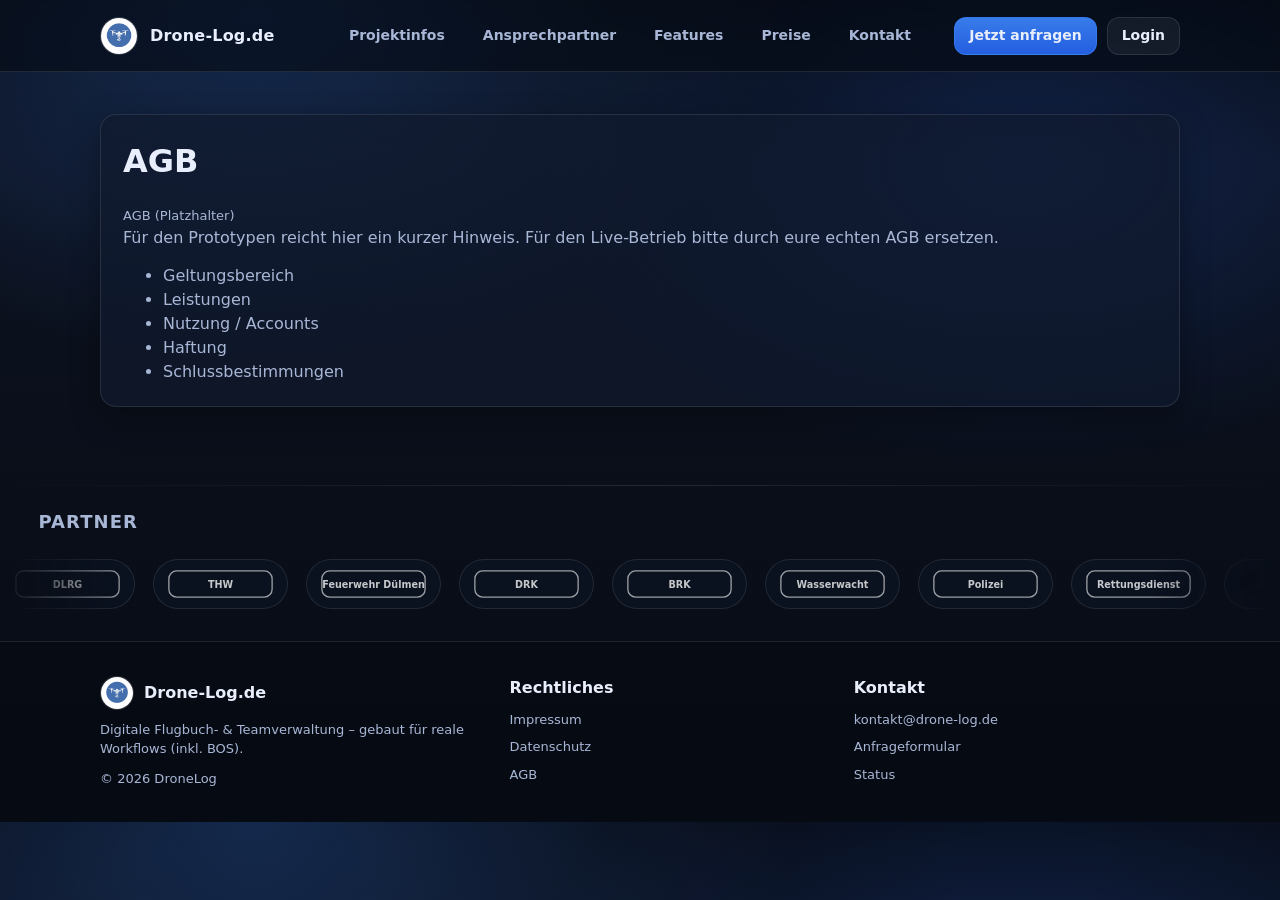
==== agb.html @ 18111560 "V1.2" ====
<!DOCTYPE html>
<html lang="de"><head>
<meta charset="utf-8"/>
<meta content="width=device-width, initial-scale=1" name="viewport"/>
<title>AGB – DroneLog</title>
<meta content="DroneLog – digitale Flugbuch- und Teamverwaltung (BOS-Fokus). Export, Rollen, Nachweise und mehr." name="description"/>
<link as="style" href="assets/css/style.css" rel="preload"/>
<link href="assets/css/style.css" rel="stylesheet"/>
<script defer="" src="assets/js/applyTheme.js"></script>
<script defer="" src="assets/js/main.js"></script>
  <link rel="icon" type="image/png" sizes="32x32" href="assets/img/favicon-32.png">
  <link rel="icon" type="image/png" sizes="16x16" href="assets/img/favicon-16.png">
  <link rel="apple-touch-icon" sizes="180x180" href="assets/img/apple-touch-icon.png">
  <link rel="icon" type="image/png" sizes="512x512" href="assets/img/favicon-512.png">

</head><body><header class="site-header">
<div class="container header-inner">
<a aria-label="DroneLog Startseite" class="brand" href="index.html#top">
<span class="brand-logo">
<img alt="DroneLog Logo" src="assets/img/logo-dronelog.jpg"/>
</span>
<span class="brand-name">Drone-Log.de</span>
</a>
<nav aria-label="Hauptnavigation" class="nav">
<a class="active" href="projektinfos.html">Projektinfos</a>
<a href="ansprechpartner.html">Ansprechpartner</a>
<a href="features.html">Features</a>
<a href="preise.html">Preise</a>
<a href="kontakt.html">Kontakt</a>
</nav>
<div class="header-actions">
<button aria-controls="mobileNav" aria-expanded="false" class="btn burger" data-burger="" type="button">Menü</button>
<a class="btn primary" href="anfragen.html">Jetzt anfragen</a>
<a class="btn" href="https://drone-log.de/" rel="noopener" target="_blank">Login</a>
</div>
</div>
<!-- Mobile Nav -->
<div class="container" data-mobile-nav="" data-open="false" id="mobileNav" style="display:none;"></div>
<script>
      // Minimal inline: Mobile-Nav nur als Panel erzeugen, ohne extra CSS-Datei
      (function () {
        const panel = document.querySelector('[data-mobile-nav]');
        const btn = document.querySelector('[data-burger]');
        if (!panel || !btn) return;

        const links = [
          ["#projektinfos", "Projektinfos"],
          ["#ansprechpartner", "Ansprechpartner"],
          ["#features", "Features"],
          ["#preise", "Preise"],
          ["#kontakt", "Kontakt"]
        ];

        panel.innerHTML = `
          <div class="card pad" style="margin: 10px 0; border-radius: 14px;">
            <div style="display:flex; flex-direction:column; gap:8px;">
              ${links.map(([href, label]) => `<a class="btn" style="justify-content:flex-start" href="${href}">${label}</a>`).join("")}
            </div>
          </div>
        `;

        const update = () => {
          const open = panel.getAttribute('data-open') === 'true';
          panel.style.display = open ? 'block' : 'none';
        };
        const obs = new MutationObserver(update);
        obs.observe(panel, { attributes: true, attributeFilter: ['data-open'] });
        update();
      })();
    </script>
</header><main id="content" class="section">
  <div class="container">
    <div class="card pad">
      <h1 style="margin-top:0;">AGB</h1>
      
<p class="small">AGB (Platzhalter)</p>
<p>Für den Prototypen reicht hier ein kurzer Hinweis. Für den Live-Betrieb bitte durch eure echten AGB ersetzen.</p>
<ul>
  <li>Geltungsbereich</li>
  <li>Leistungen</li>
  <li>Nutzung / Accounts</li>
  <li>Haftung</li>
  <li>Schlussbestimmungen</li>
</ul>

    </div>
  </div>
</main><!-- Partner Marquee -->
<div class="partner-sep" aria-hidden="true"></div>
<section class="partners" aria-label="Partner">
  <div class="container-fluid">
    <h2 class="partners-title">Partner</h2>
  </div>
  <div class="marquee" role="presentation">
    <div class="marquee__track">
      <div class="logo-pill"><img src="assets/img/partners/dlrg.svg" alt="DLRG Logo"/></div>
      <div class="logo-pill"><img src="assets/img/partners/thw.svg" alt="THW Logo"/></div>
      <div class="logo-pill"><img src="assets/img/partners/feuerwehr-duelmen.svg" alt="Feuerwehr Dülmen Logo"/></div>
      <div class="logo-pill"><img src="assets/img/partners/drk.svg" alt="DRK Logo"/></div>
      <div class="logo-pill"><img src="assets/img/partners/brk.svg" alt="BRK Logo"/></div>
      <div class="logo-pill"><img src="assets/img/partners/wasserwacht.svg" alt="Wasserwacht Logo"/></div>
      <div class="logo-pill"><img src="assets/img/partners/polizei.svg" alt="Polizei Logo"/></div>
      <div class="logo-pill"><img src="assets/img/partners/rettungsdienst.svg" alt="Rettungsdienst Logo"/></div>
      <div class="logo-pill"><img src="assets/img/partners/katastrophenschutz.svg" alt="KatS Logo"/></div>
      <div class="logo-pill"><img src="assets/img/partners/kommunal.svg" alt="Kommunal Logo"/></div>
      <div class="logo-pill"><img src="assets/img/partners/partner-1.svg" alt="Partner Logo"/></div>
      <div class="logo-pill"><img src="assets/img/partners/partner-2.svg" alt="Partner Logo"/></div>
      <div class="logo-pill"><img src="assets/img/partners/dlrg.svg" alt="DLRG Logo"/></div>
      <div class="logo-pill"><img src="assets/img/partners/thw.svg" alt="THW Logo"/></div>
      <div class="logo-pill"><img src="assets/img/partners/feuerwehr-duelmen.svg" alt="Feuerwehr Dülmen Logo"/></div>
      <div class="logo-pill"><img src="assets/img/partners/drk.svg" alt="DRK Logo"/></div>
      <div class="logo-pill"><img src="assets/img/partners/brk.svg" alt="BRK Logo"/></div>
      <div class="logo-pill"><img src="assets/img/partners/wasserwacht.svg" alt="Wasserwacht Logo"/></div>
      <div class="logo-pill"><img src="assets/img/partners/polizei.svg" alt="Polizei Logo"/></div>
      <div class="logo-pill"><img src="assets/img/partners/rettungsdienst.svg" alt="Rettungsdienst Logo"/></div>
      <div class="logo-pill"><img src="assets/img/partners/katastrophenschutz.svg" alt="KatS Logo"/></div>
      <div class="logo-pill"><img src="assets/img/partners/kommunal.svg" alt="Kommunal Logo"/></div>
      <div class="logo-pill"><img src="assets/img/partners/partner-1.svg" alt="Partner Logo"/></div>
      <div class="logo-pill"><img src="assets/img/partners/partner-2.svg" alt="Partner Logo"/></div>
    </div>
  </div>
</section>

<footer aria-label="Footer" class="footer">
<div class="container footer-grid">
<div>
<div style="display:flex; align-items:center; gap:10px; margin-bottom:10px;">
<span aria-hidden="true" class="brand-logo" style="width:34px; height:34px;">
<img alt="" src="assets/img/logo-dronelog.jpg"/>
</span>
<strong>Drone-Log.de</strong>
</div>
<div class="small">
          Digitale Flugbuch- &amp; Teamverwaltung – gebaut für reale Workflows (inkl. BOS).
        </div>
<div class="small" style="margin-top:10px;">© <span id="year"></span> DroneLog</div>
<script>document.getElementById('year').textContent = new Date().getFullYear();</script>
</div>
<div>
<strong>Rechtliches</strong>
<div class="small" style="margin-top:10px; display:grid; gap:8px;">
<a href="impressum.html">Impressum</a>
<a href="datenschutz.html">Datenschutz</a>
<a href="agb.html">AGB</a>
</div>
</div>
<div>
<strong>Kontakt</strong>
<div class="small" style="margin-top:10px; display:grid; gap:8px;">
<a href="mailto:kontakt@drone-log.de">kontakt@drone-log.de</a>
<a href="kontakt.html#kontakt">Anfrageformular</a>
<a href="status.html">Status</a>
</div>
</div>
</div>
</footer></body></html>
---- assets/css/style.css ----
:root{
  --c-bg:#0c1220;
  --c-surface:#111a2e;
  --c-surface2:#0f172a;
  --c-text:#e8eefc;
  --c-muted:#a9b7d6;
  --c-primary:#3b82f6;
  --c-primary2:#2563eb;
  --c-border:rgba(255,255,255,0.10);

  --l-maxWidth:1120px;
  --l-headerHeight:72px;
  --l-radius:16px;

  --t-fontFamily:system-ui, -apple-system, Segoe UI, Roboto, Helvetica, Arial, sans-serif;
  --t-baseSize:16px;
  --t-h1:46px;
  --t-h2:30px;
  --t-lineHeight:1.5;

  --e-shadow:0 10px 30px rgba(0,0,0,0.35);
}

*{box-sizing:border-box}
html{scroll-behavior:smooth}
body{
  margin:0;
  font-family:var(--t-fontFamily);
  font-size:var(--t-baseSize);
  line-height:var(--t-lineHeight);
  color:var(--c-text);
  background:
    radial-gradient(900px 600px at 20% 0%, rgba(59,130,246,0.25), transparent 60%),
    radial-gradient(800px 500px at 80% 20%, rgba(37,99,235,0.20), transparent 60%),
    linear-gradient(180deg, #070b13 0%, var(--c-bg) 20%, #070b13 100%);
}

a{color:inherit; text-decoration:none}
.container{max-width:var(--l-maxWidth); margin:0 auto; padding:0 20px}

.container-fluid{
  width:100%;
  max-width:none;
  margin:0;
  padding:0 clamp(16px, 3vw, 56px);
}
.skip-link{
  position:absolute; left:-999px; top:auto; width:1px; height:1px; overflow:hidden;
}
.skip-link:focus{
  left:20px; top:18px; width:auto; height:auto; padding:10px 12px;
  border-radius:10px; background:var(--c-surface); border:1px solid var(--c-border); z-index:9999;
}

/* Header (sticky) */
.site-header{
  position:sticky; top:0; z-index:2000;
  height:var(--l-headerHeight);
  backdrop-filter:saturate(1.2) blur(10px);
  background:rgba(7, 11, 19, 0.65);
  border-bottom:1px solid var(--c-border);
}
.header-inner{
  height:100%;
  display:flex; align-items:center; justify-content:space-between; gap:16px;
}
.brand{
  display:flex; align-items:center; gap:12px; min-width: 220px;
}
.brand-logo{
  width:38px; height:38px; border-radius:999px; overflow:hidden;
  border:1px solid var(--c-border); background:rgba(255,255,255,0.05);
  display:grid; place-items:center;
}
.brand-logo img{width:100%; height:100%; object-fit:cover}
.brand-name{
  font-weight:700;
  letter-spacing:0.2px;
}
.nav{
  display:flex; align-items:center; gap:18px;
}
.nav a{
  color:var(--c-muted);
  font-weight:600;
  font-size:14px;
  padding:10px 10px;
  border-radius:10px;
}
.nav a:hover{background:rgba(255,255,255,0.06); color:var(--c-text)}

.header-actions{display:flex; align-items:center; gap:10px; min-width: 240px; justify-content:flex-end;}
.btn{
  display:inline-flex; align-items:center; justify-content:center;
  height:38px; padding:0 14px;
  border-radius:12px;
  border:1px solid var(--c-border);
  background:rgba(255,255,255,0.06);
  color:var(--c-text);
  font-weight:700; font-size:14px;
}
.btn:hover{background:rgba(255,255,255,0.10)}
.btn.primary{
  border-color:rgba(59,130,246,0.65);
  background:linear-gradient(180deg, rgba(59,130,246,0.95), rgba(37,99,235,0.95));
}
.btn.primary:hover{filter:brightness(1.05)}

/* Hero */
.hero{
  padding:56px 0 34px;
}
.hero-card{
  background:linear-gradient(180deg, rgba(17,26,46,0.9), rgba(15,23,42,0.85));
  border:1px solid var(--c-border);
  border-radius:var(--l-radius);
  box-shadow:var(--e-shadow);
  padding:34px;
}
.hero h1{margin:0 0 12px; font-size:var(--t-h1); line-height:1.1}
.hero p{margin:0; color:var(--c-muted); max-width:70ch}
.hero-points{
  margin:18px 0 0; padding:0; list-style:none;
  display:flex; flex-wrap:wrap; gap:10px;
}
.hero-points li{
  padding:10px 12px;
  border:1px solid var(--c-border);
  background:rgba(255,255,255,0.05);
  border-radius:999px;
  font-weight:600;
  color:var(--c-text);
}

/* Sections */
.section{
  padding:42px 0;
}
.section + .section{border-top:1px solid rgba(255,255,255,0.06)}
.feature{
  display:grid;
  grid-template-columns: 1fr 1fr;
  gap:26px;
  align-items:center;
}
.feature.reverse{direction:rtl}
.feature.reverse > *{direction:ltr}

.card{
  background:rgba(17,26,46,0.70);
  border:1px solid var(--c-border);
  border-radius:var(--l-radius);
  box-shadow:var(--e-shadow);
}
.card.pad{padding:22px}
.kicker{
  color:var(--c-muted);
  text-transform:uppercase;
  letter-spacing:0.12em;
  font-weight:800;
  font-size:12px;
}
.section h2{margin:10px 0 10px; font-size:var(--t-h2); line-height:1.15}
.section p{margin:0; color:var(--c-muted)}
.section ul{margin:14px 0 0; color:var(--c-muted)}
.media{
  overflow:hidden;
}
.media img{
  width:100%;
  height:auto;
  display:block;
}

/* Footer */
.footer{
  padding:34px 0;
  border-top:1px solid var(--c-border);
  background:rgba(7,11,19,0.7);
}
.footer-grid{
  display:grid;
  grid-template-columns: 1.2fr 1fr 1fr;
  gap:18px;
}
.footer a{color:var(--c-muted)}
.footer a:hover{color:var(--c-text)}
.small{color:var(--c-muted); font-size:13px}

/* Mobile */
.burger{display:none}
@media (max-width: 980px){
  .nav{display:none}
  .burger{display:inline-flex}
  .header-actions{min-width:auto}
  .brand{min-width:auto}
  .feature{grid-template-columns:1fr; gap:16px}
  .feature.reverse{direction:ltr}
  .hero h1{font-size:36px}
  .footer-grid{grid-template-columns:1fr; gap:12px}
}


/* Full-width feature rows */
.section .feature{
  width:100%;
}
.section .feature .card{
  border-radius:var(--l-radius);
}
.section .feature .media{
  height: min(520px, 60vh);
}
.section .feature .media img{
  height:100%;
  object-fit:cover;
}

/* Partners marquee */
.partner-sep{
  height:1px;
  margin:36px 0 0;
  background:linear-gradient(90deg, rgba(255,255,255,0), var(--c-border), rgba(255,255,255,0));
}
.partners{
  padding:22px 0 10px;
}
.partners-title{
  margin:0 0 14px;
  font-size:18px;
  letter-spacing:0.06em;
  text-transform:uppercase;
  color:var(--c-muted);
}
.marquee{
  position:relative;
  overflow:hidden;
  width:100%;
  padding:10px 0 22px;
  mask-image: linear-gradient(90deg, transparent, #000 10%, #000 90%, transparent);
}
.marquee__track{
  display:flex;
  gap:18px;
  align-items:center;
  width:max-content;
  animation: marquee 28s linear infinite;
}
.logo-pill{
  flex:0 0 auto;
  padding:10px 14px;
  border-radius:999px;
  border:1px solid var(--c-border);
  background:rgba(17,26,46,0.35);
  display:flex;
  align-items:center;
  justify-content:center;
}
.logo-pill img{
  height:28px;
  width:auto;
  display:block;
  opacity:0.85;
  filter: grayscale(1) brightness(1.25);
}
@keyframes marquee{
  0%{ transform: translateX(0); }
  100%{ transform: translateX(-50%); }
}


/* ========================================= */
/* Responsive improvements */
/* ========================================= */

/* If the viewport becomes too narrow for cropped feature images,
   switch to 'contain' so the FULL image is always visible. */
@media (max-width: 1200px){
  .section .feature .media{
    height: auto;
  }
  .section .feature .media img{
    height: auto;
    max-height: 520px;
    object-fit: contain;
    background: rgba(255,255,255,0.02);
  }
}

/* When features stack (<=980px), center headings + kickers + keywords */
@media (max-width: 980px){
  .section .kicker,
  .section h2,
  .section p{
    text-align: center;
  }

  .section ul{
    margin: 14px auto 0;
    padding: 0;
    list-style-position: inside;
    text-align: center;
  }
  .section ul li{
    margin: 6px 0;
    text-align: center;
  }

  .section .card.pad{
    text-align: center;
  }
}

/* Extra small screens: keep images fully visible without becoming too tall */
@media (max-width: 520px){
  .section .feature .media img{
    max-height: 62vh;
  }
}


/* ========================================= */
/* Mobile Menu Background Blur Overlay */
/* ========================================= */

/* When menu is open, add blur + dark overlay behind it.
   Supports common toggle classes: menu-open / nav-open / is-menu-open */

body.menu-open::before,
body.nav-open::before,
body.is-menu-open::before{
  content: "";
  position: fixed;
  inset: 0;
  background: rgba(0,0,0,0.45);
  backdrop-filter: blur(14px);
  -webkit-backdrop-filter: blur(14px);
  z-index: 1500;
}

/* Make sure the opened nav sits above the blur */
.nav.open,
.nav.active,
.nav.is-open{
  position: fixed;
  top: var(--l-headerHeight);
  left: 12px;
  right: 12px;
  padding: 18px;
  border-radius: 18px;
  background: rgba(7,11,19,0.85);
  border: 1px solid var(--c-border);
  box-shadow: 0 25px 60px rgba(0,0,0,0.6);
  backdrop-filter: saturate(1.3) blur(18px);
  -webkit-backdrop-filter: saturate(1.3) blur(18px);
  z-index: 2000;
}

/* Improve readability of nav links */
.nav.open a,
.nav.active a,
.nav.is-open a{
  display: block;
  padding: 14px;
  font-size: 18px;
  font-weight: 700;
  border-radius: 14px;
  background: rgba(255,255,255,0.06);
  color: var(--c-text);
}
---- assets/css/style.css ----
:root{
  --c-bg:#0c1220;
  --c-surface:#111a2e;
  --c-surface2:#0f172a;
  --c-text:#e8eefc;
  --c-muted:#a9b7d6;
  --c-primary:#3b82f6;
  --c-primary2:#2563eb;
  --c-border:rgba(255,255,255,0.10);

  --l-maxWidth:1120px;
  --l-headerHeight:72px;
  --l-radius:16px;

  --t-fontFamily:system-ui, -apple-system, Segoe UI, Roboto, Helvetica, Arial, sans-serif;
  --t-baseSize:16px;
  --t-h1:46px;
  --t-h2:30px;
  --t-lineHeight:1.5;

  --e-shadow:0 10px 30px rgba(0,0,0,0.35);
}

*{box-sizing:border-box}
html{scroll-behavior:smooth}
body{
  margin:0;
  font-family:var(--t-fontFamily);
  font-size:var(--t-baseSize);
  line-height:var(--t-lineHeight);
  color:var(--c-text);
  background:
    radial-gradient(900px 600px at 20% 0%, rgba(59,130,246,0.25), transparent 60%),
    radial-gradient(800px 500px at 80% 20%, rgba(37,99,235,0.20), transparent 60%),
    linear-gradient(180deg, #070b13 0%, var(--c-bg) 20%, #070b13 100%);
}

a{color:inherit; text-decoration:none}
.container{max-width:var(--l-maxWidth); margin:0 auto; padding:0 20px}

.container-fluid{
  width:100%;
  max-width:none;
  margin:0;
  padding:0 clamp(16px, 3vw, 56px);
}
.skip-link{
  position:absolute; left:-999px; top:auto; width:1px; height:1px; overflow:hidden;
}
.skip-link:focus{
  left:20px; top:18px; width:auto; height:auto; padding:10px 12px;
  border-radius:10px; background:var(--c-surface); border:1px solid var(--c-border); z-index:9999;
}

/* Header (sticky) */
.site-header{
  position:sticky; top:0; z-index:2000;
  height:var(--l-headerHeight);
  backdrop-filter:saturate(1.2) blur(10px);
  background:rgba(7, 11, 19, 0.65);
  border-bottom:1px solid var(--c-border);
}
.header-inner{
  height:100%;
  display:flex; align-items:center; justify-content:space-between; gap:16px;
}
.brand{
  display:flex; align-items:center; gap:12px; min-width: 220px;
}
.brand-logo{
  width:38px; height:38px; border-radius:999px; overflow:hidden;
  border:1px solid var(--c-border); background:rgba(255,255,255,0.05);
  display:grid; place-items:center;
}
.brand-logo img{width:100%; height:100%; object-fit:cover}
.brand-name{
  font-weight:700;
  letter-spacing:0.2px;
}
.nav{
  display:flex; align-items:center; gap:18px;
}
.nav a{
  color:var(--c-muted);
  font-weight:600;
  font-size:14px;
  padding:10px 10px;
  border-radius:10px;
}
.nav a:hover{background:rgba(255,255,255,0.06); color:var(--c-text)}

.header-actions{display:flex; align-items:center; gap:10px; min-width: 240px; justify-content:flex-end;}
.btn{
  display:inline-flex; align-items:center; justify-content:center;
  height:38px; padding:0 14px;
  border-radius:12px;
  border:1px solid var(--c-border);
  background:rgba(255,255,255,0.06);
  color:var(--c-text);
  font-weight:700; font-size:14px;
}
.btn:hover{background:rgba(255,255,255,0.10)}
.btn.primary{
  border-color:rgba(59,130,246,0.65);
  background:linear-gradient(180deg, rgba(59,130,246,0.95), rgba(37,99,235,0.95));
}
.btn.primary:hover{filter:brightness(1.05)}

/* Hero */
.hero{
  padding:56px 0 34px;
}
.hero-card{
  background:linear-gradient(180deg, rgba(17,26,46,0.9), rgba(15,23,42,0.85));
  border:1px solid var(--c-border);
  border-radius:var(--l-radius);
  box-shadow:var(--e-shadow);
  padding:34px;
}
.hero h1{margin:0 0 12px; font-size:var(--t-h1); line-height:1.1}
.hero p{margin:0; color:var(--c-muted); max-width:70ch}
.hero-points{
  margin:18px 0 0; padding:0; list-style:none;
  display:flex; flex-wrap:wrap; gap:10px;
}
.hero-points li{
  padding:10px 12px;
  border:1px solid var(--c-border);
  background:rgba(255,255,255,0.05);
  border-radius:999px;
  font-weight:600;
  color:var(--c-text);
}

/* Sections */
.section{
  padding:42px 0;
}
.section + .section{border-top:1px solid rgba(255,255,255,0.06)}
.feature{
  display:grid;
  grid-template-columns: 1fr 1fr;
  gap:26px;
  align-items:center;
}
.feature.reverse{direction:rtl}
.feature.reverse > *{direction:ltr}

.card{
  background:rgba(17,26,46,0.70);
  border:1px solid var(--c-border);
  border-radius:var(--l-radius);
  box-shadow:var(--e-shadow);
}
.card.pad{padding:22px}
.kicker{
  color:var(--c-muted);
  text-transform:uppercase;
  letter-spacing:0.12em;
  font-weight:800;
  font-size:12px;
}
.section h2{margin:10px 0 10px; font-size:var(--t-h2); line-height:1.15}
.section p{margin:0; color:var(--c-muted)}
.section ul{margin:14px 0 0; color:var(--c-muted)}
.media{
  overflow:hidden;
}
.media img{
  width:100%;
  height:auto;
  display:block;
}

/* Footer */
.footer{
  padding:34px 0;
  border-top:1px solid var(--c-border);
  background:rgba(7,11,19,0.7);
}
.footer-grid{
  display:grid;
  grid-template-columns: 1.2fr 1fr 1fr;
  gap:18px;
}
.footer a{color:var(--c-muted)}
.footer a:hover{color:var(--c-text)}
.small{color:var(--c-muted); font-size:13px}

/* Mobile */
.burger{display:none}
@media (max-width: 980px){
  .nav{display:none}
  .burger{display:inline-flex}
  .header-actions{min-width:auto}
  .brand{min-width:auto}
  .feature{grid-template-columns:1fr; gap:16px}
  .feature.reverse{direction:ltr}
  .hero h1{font-size:36px}
  .footer-grid{grid-template-columns:1fr; gap:12px}
}


/* Full-width feature rows */
.section .feature{
  width:100%;
}
.section .feature .card{
  border-radius:var(--l-radius);
}
.section .feature .media{
  height: min(520px, 60vh);
}
.section .feature .media img{
  height:100%;
  object-fit:cover;
}

/* Partners marquee */
.partner-sep{
  height:1px;
  margin:36px 0 0;
  background:linear-gradient(90deg, rgba(255,255,255,0), var(--c-border), rgba(255,255,255,0));
}
.partners{
  padding:22px 0 10px;
}
.partners-title{
  margin:0 0 14px;
  font-size:18px;
  letter-spacing:0.06em;
  text-transform:uppercase;
  color:var(--c-muted);
}
.marquee{
  position:relative;
  overflow:hidden;
  width:100%;
  padding:10px 0 22px;
  mask-image: linear-gradient(90deg, transparent, #000 10%, #000 90%, transparent);
}
.marquee__track{
  display:flex;
  gap:18px;
  align-items:center;
  width:max-content;
  animation: marquee 28s linear infinite;
}
.logo-pill{
  flex:0 0 auto;
  padding:10px 14px;
  border-radius:999px;
  border:1px solid var(--c-border);
  background:rgba(17,26,46,0.35);
  display:flex;
  align-items:center;
  justify-content:center;
}
.logo-pill img{
  height:28px;
  width:auto;
  display:block;
  opacity:0.85;
  filter: grayscale(1) brightness(1.25);
}
@keyframes marquee{
  0%{ transform: translateX(0); }
  100%{ transform: translateX(-50%); }
}


/* ========================================= */
/* Responsive improvements */
/* ========================================= */

/* If the viewport becomes too narrow for cropped feature images,
   switch to 'contain' so the FULL image is always visible. */
@media (max-width: 1200px){
  .section .feature .media{
    height: auto;
  }
  .section .feature .media img{
    height: auto;
    max-height: 520px;
    object-fit: contain;
    background: rgba(255,255,255,0.02);
  }
}

/* When features stack (<=980px), center headings + kickers + keywords */
@media (max-width: 980px){
  .section .kicker,
  .section h2,
  .section p{
    text-align: center;
  }

  .section ul{
    margin: 14px auto 0;
    padding: 0;
    list-style-position: inside;
    text-align: center;
  }
  .section ul li{
    margin: 6px 0;
    text-align: center;
  }

  .section .card.pad{
    text-align: center;
  }
}

/* Extra small screens: keep images fully visible without becoming too tall */
@media (max-width: 520px){
  .section .feature .media img{
    max-height: 62vh;
  }
}


/* ========================================= */
/* Mobile Menu Background Blur Overlay */
/* ========================================= */

/* When menu is open, add blur + dark overlay behind it.
   Supports common toggle classes: menu-open / nav-open / is-menu-open */

body.menu-open::before,
body.nav-open::before,
body.is-menu-open::before{
  content: "";
  position: fixed;
  inset: 0;
  background: rgba(0,0,0,0.45);
  backdrop-filter: blur(14px);
  -webkit-backdrop-filter: blur(14px);
  z-index: 1500;
}

/* Make sure the opened nav sits above the blur */
.nav.open,
.nav.active,
.nav.is-open{
  position: fixed;
  top: var(--l-headerHeight);
  left: 12px;
  right: 12px;
  padding: 18px;
  border-radius: 18px;
  background: rgba(7,11,19,0.85);
  border: 1px solid var(--c-border);
  box-shadow: 0 25px 60px rgba(0,0,0,0.6);
  backdrop-filter: saturate(1.3) blur(18px);
  -webkit-backdrop-filter: saturate(1.3) blur(18px);
  z-index: 2000;
}

/* Improve readability of nav links */
.nav.open a,
.nav.active a,
.nav.is-open a{
  display: block;
  padding: 14px;
  font-size: 18px;
  font-weight: 700;
  border-radius: 14px;
  background: rgba(255,255,255,0.06);
  color: var(--c-text);
}
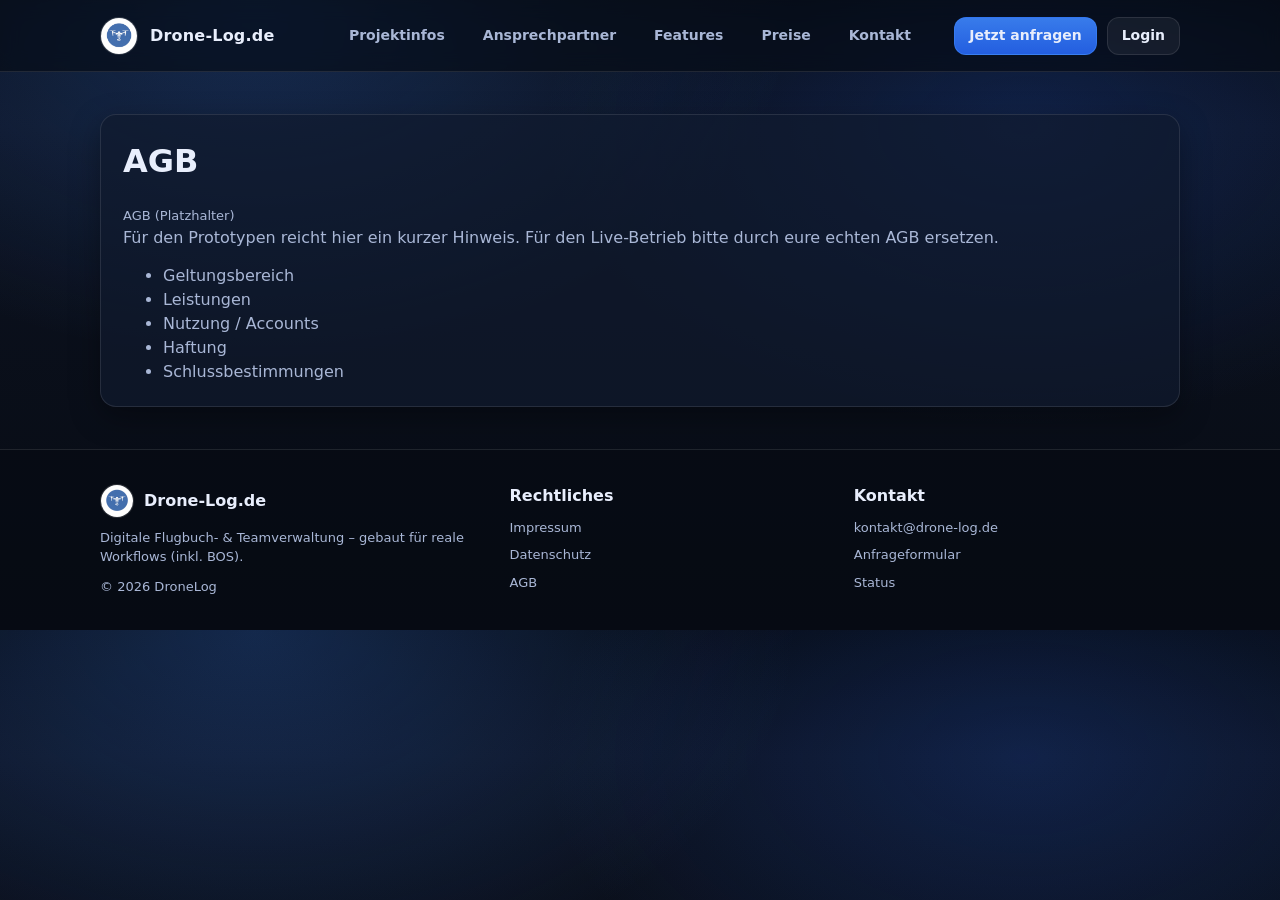
==== commit 7abb84a1: "V1.2.2 Anfragen" ====
--- a/agb.html
+++ b/agb.html
@@ -86,41 +86,6 @@
     </div>
   </div>
 </main><!-- Partner Marquee -->
-<div class="partner-sep" aria-hidden="true"></div>
-<section class="partners" aria-label="Partner">
-  <div class="container-fluid">
-    <h2 class="partners-title">Partner</h2>
-  </div>
-  <div class="marquee" role="presentation">
-    <div class="marquee__track">
-      <div class="logo-pill"><img src="assets/img/partners/dlrg.svg" alt="DLRG Logo"/></div>
-      <div class="logo-pill"><img src="assets/img/partners/thw.svg" alt="THW Logo"/></div>
-      <div class="logo-pill"><img src="assets/img/partners/feuerwehr-duelmen.svg" alt="Feuerwehr Dülmen Logo"/></div>
-      <div class="logo-pill"><img src="assets/img/partners/drk.svg" alt="DRK Logo"/></div>
-      <div class="logo-pill"><img src="assets/img/partners/brk.svg" alt="BRK Logo"/></div>
-      <div class="logo-pill"><img src="assets/img/partners/wasserwacht.svg" alt="Wasserwacht Logo"/></div>
-      <div class="logo-pill"><img src="assets/img/partners/polizei.svg" alt="Polizei Logo"/></div>
-      <div class="logo-pill"><img src="assets/img/partners/rettungsdienst.svg" alt="Rettungsdienst Logo"/></div>
-      <div class="logo-pill"><img src="assets/img/partners/katastrophenschutz.svg" alt="KatS Logo"/></div>
-      <div class="logo-pill"><img src="assets/img/partners/kommunal.svg" alt="Kommunal Logo"/></div>
-      <div class="logo-pill"><img src="assets/img/partners/partner-1.svg" alt="Partner Logo"/></div>
-      <div class="logo-pill"><img src="assets/img/partners/partner-2.svg" alt="Partner Logo"/></div>
-      <div class="logo-pill"><img src="assets/img/partners/dlrg.svg" alt="DLRG Logo"/></div>
-      <div class="logo-pill"><img src="assets/img/partners/thw.svg" alt="THW Logo"/></div>
-      <div class="logo-pill"><img src="assets/img/partners/feuerwehr-duelmen.svg" alt="Feuerwehr Dülmen Logo"/></div>
-      <div class="logo-pill"><img src="assets/img/partners/drk.svg" alt="DRK Logo"/></div>
-      <div class="logo-pill"><img src="assets/img/partners/brk.svg" alt="BRK Logo"/></div>
-      <div class="logo-pill"><img src="assets/img/partners/wasserwacht.svg" alt="Wasserwacht Logo"/></div>
-      <div class="logo-pill"><img src="assets/img/partners/polizei.svg" alt="Polizei Logo"/></div>
-      <div class="logo-pill"><img src="assets/img/partners/rettungsdienst.svg" alt="Rettungsdienst Logo"/></div>
-      <div class="logo-pill"><img src="assets/img/partners/katastrophenschutz.svg" alt="KatS Logo"/></div>
-      <div class="logo-pill"><img src="assets/img/partners/kommunal.svg" alt="Kommunal Logo"/></div>
-      <div class="logo-pill"><img src="assets/img/partners/partner-1.svg" alt="Partner Logo"/></div>
-      <div class="logo-pill"><img src="assets/img/partners/partner-2.svg" alt="Partner Logo"/></div>
-    </div>
-  </div>
-</section>
-
 <footer aria-label="Footer" class="footer">
 <div class="container footer-grid">
 <div>
--- a/assets/css/style.css
+++ b/assets/css/style.css
@@ -257,11 +257,12 @@
   justify-content:center;
 }
 .logo-pill img{
-  height:28px;
-  width:auto;
-  display:block;
-  opacity:0.85;
-  filter: grayscale(1) brightness(1.25);
+  height: 180px; /* doubled size */
+  width: auto;
+  display: block;
+  opacity: 1;
+  filter: none;
+  transition: 0.2s ease;
 }
 @keyframes marquee{
   0%{ transform: translateX(0); }
@@ -369,3 +370,63 @@
   color: var(--c-text);
 }
 
+
+/* ========================================= */
+/* Mobile menu readability (blur overlay) */
+/* ========================================= */
+
+@media (max-width: 980px){
+  /* Blur/dim page behind open menu */
+  body.menu-open::before{
+    content:"";
+    position:fixed;
+    inset:0;
+    background:rgba(0,0,0,0.45);
+    backdrop-filter: blur(14px);
+    -webkit-backdrop-filter: blur(14px);
+    z-index:1500;
+  }
+
+  /* Opened mobile nav panel */
+  .nav.open{
+    display:flex !important;
+    flex-direction:column;
+    gap:14px;
+    position:fixed;
+    left:12px;
+    right:12px;
+    top:calc(var(--l-headerHeight) + 12px);
+    padding:16px;
+    border-radius:18px;
+    background:rgba(7, 11, 19, 0.78);
+    border:1px solid var(--c-border);
+    box-shadow:0 18px 55px rgba(0,0,0,0.55);
+    backdrop-filter:saturate(1.25) blur(16px);
+    -webkit-backdrop-filter:saturate(1.25) blur(16px);
+    z-index:2000;
+  }
+
+  .nav.open a{
+    display:block;
+    padding:14px 14px;
+    border-radius:16px;
+    background:rgba(255,255,255,0.06);
+    border:1px solid rgba(255,255,255,0.10);
+    color:var(--c-text);
+    font-size:18px;
+    font-weight:800;
+    letter-spacing:0.2px;
+  }
+  .nav.open a:hover{
+    background:rgba(255,255,255,0.10);
+  }
+}
+
+/* Smaller primary button on very small screens */
+@media (max-width: 520px){
+  .btn.primary{
+    border-color:rgba(59,130,246,0.55);
+    background:rgba(59,130,246,0.20);
+    box-shadow:none;
+  }
+}
--- a/assets/css/style.css
+++ b/assets/css/style.css
@@ -257,11 +257,12 @@
   justify-content:center;
 }
 .logo-pill img{
-  height:28px;
-  width:auto;
-  display:block;
-  opacity:0.85;
-  filter: grayscale(1) brightness(1.25);
+  height: 180px; /* doubled size */
+  width: auto;
+  display: block;
+  opacity: 1;
+  filter: none;
+  transition: 0.2s ease;
 }
 @keyframes marquee{
   0%{ transform: translateX(0); }
@@ -369,3 +370,63 @@
   color: var(--c-text);
 }
 
+
+/* ========================================= */
+/* Mobile menu readability (blur overlay) */
+/* ========================================= */
+
+@media (max-width: 980px){
+  /* Blur/dim page behind open menu */
+  body.menu-open::before{
+    content:"";
+    position:fixed;
+    inset:0;
+    background:rgba(0,0,0,0.45);
+    backdrop-filter: blur(14px);
+    -webkit-backdrop-filter: blur(14px);
+    z-index:1500;
+  }
+
+  /* Opened mobile nav panel */
+  .nav.open{
+    display:flex !important;
+    flex-direction:column;
+    gap:14px;
+    position:fixed;
+    left:12px;
+    right:12px;
+    top:calc(var(--l-headerHeight) + 12px);
+    padding:16px;
+    border-radius:18px;
+    background:rgba(7, 11, 19, 0.78);
+    border:1px solid var(--c-border);
+    box-shadow:0 18px 55px rgba(0,0,0,0.55);
+    backdrop-filter:saturate(1.25) blur(16px);
+    -webkit-backdrop-filter:saturate(1.25) blur(16px);
+    z-index:2000;
+  }
+
+  .nav.open a{
+    display:block;
+    padding:14px 14px;
+    border-radius:16px;
+    background:rgba(255,255,255,0.06);
+    border:1px solid rgba(255,255,255,0.10);
+    color:var(--c-text);
+    font-size:18px;
+    font-weight:800;
+    letter-spacing:0.2px;
+  }
+  .nav.open a:hover{
+    background:rgba(255,255,255,0.10);
+  }
+}
+
+/* Smaller primary button on very small screens */
+@media (max-width: 520px){
+  .btn.primary{
+    border-color:rgba(59,130,246,0.55);
+    background:rgba(59,130,246,0.20);
+    box-shadow:none;
+  }
+}
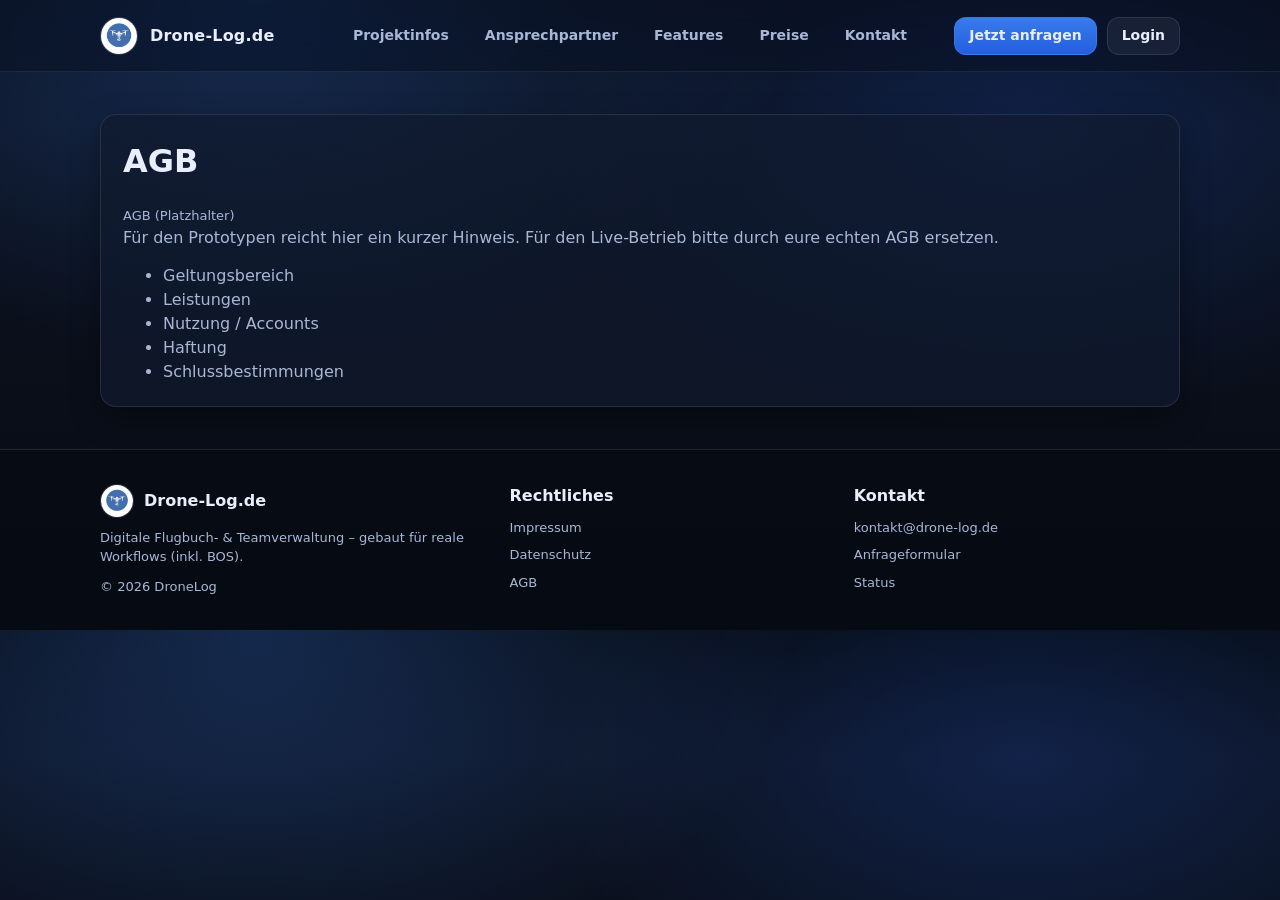
==== commit 0d276232: "V1.2.3" ====
--- a/agb.html
+++ b/agb.html
@@ -4,8 +4,8 @@
 <meta content="width=device-width, initial-scale=1" name="viewport"/>
 <title>AGB – DroneLog</title>
 <meta content="DroneLog – digitale Flugbuch- und Teamverwaltung (BOS-Fokus). Export, Rollen, Nachweise und mehr." name="description"/>
-<link as="style" href="assets/css/style.css" rel="preload"/>
-<link href="assets/css/style.css" rel="stylesheet"/>
+<link as="style" href="assets/css/style.css?v=2" rel="preload"/>
+<link href="assets/css/style.css?v=2" rel="stylesheet"/>
 <script defer="" src="assets/js/applyTheme.js"></script>
 <script defer="" src="assets/js/main.js"></script>
   <link rel="icon" type="image/png" sizes="32x32" href="assets/img/favicon-32.png">
@@ -35,39 +35,7 @@
 </div>
 </div>
 <!-- Mobile Nav -->
-<div class="container" data-mobile-nav="" data-open="false" id="mobileNav" style="display:none;"></div>
-<script>
-      // Minimal inline: Mobile-Nav nur als Panel erzeugen, ohne extra CSS-Datei
-      (function () {
-        const panel = document.querySelector('[data-mobile-nav]');
-        const btn = document.querySelector('[data-burger]');
-        if (!panel || !btn) return;
-
-        const links = [
-          ["#projektinfos", "Projektinfos"],
-          ["#ansprechpartner", "Ansprechpartner"],
-          ["#features", "Features"],
-          ["#preise", "Preise"],
-          ["#kontakt", "Kontakt"]
-        ];
-
-        panel.innerHTML = `
-          <div class="card pad" style="margin: 10px 0; border-radius: 14px;">
-            <div style="display:flex; flex-direction:column; gap:8px;">
-              ${links.map(([href, label]) => `<a class="btn" style="justify-content:flex-start" href="${href}">${label}</a>`).join("")}
-            </div>
-          </div>
-        `;
-
-        const update = () => {
-          const open = panel.getAttribute('data-open') === 'true';
-          panel.style.display = open ? 'block' : 'none';
-        };
-        const obs = new MutationObserver(update);
-        obs.observe(panel, { attributes: true, attributeFilter: ['data-open'] });
-        update();
-      })();
-    </script>
+<div class="mobile-nav" data-mobile-nav="" data-open="false" id="mobileNav"></div>
 </header><main id="content" class="section">
   <div class="container">
     <div class="card pad">
--- a/assets/css/style.css
+++ b/assets/css/style.css
@@ -430,3 +430,309 @@
     box-shadow:none;
   }
 }
+
+
+/* ========================================= */
+/* Pro Header + Hero upgrades */
+/* ========================================= */
+
+/* Header polish */
+.site-header{
+  background: rgba(12,18,32,0.55);
+  backdrop-filter: saturate(1.25) blur(14px);
+  -webkit-backdrop-filter: saturate(1.25) blur(14px);
+  border-bottom: 1px solid rgba(255,255,255,0.08);
+}
+
+.nav{
+  gap: 10px;
+}
+
+.nav a{
+  padding: 10px 12px;
+  border-radius: 999px;
+  border: 1px solid transparent;
+  color: var(--c-muted);
+  font-weight: 700;
+}
+
+.nav a:hover{
+  color: var(--c-text);
+  background: rgba(255,255,255,0.05);
+  border-color: rgba(255,255,255,0.08);
+}
+
+.nav a.active{
+  color: var(--c-text);
+  background: rgba(59,130,246,0.16);
+  border-color: rgba(59,130,246,0.35);
+}
+
+/* Extra "ghost" button for hero */
+.btn.ghost{
+  background: rgba(255,255,255,0.04);
+  border: 1px solid rgba(255,255,255,0.10);
+}
+
+/* Mobile nav panel */
+.mobile-nav{
+  position: fixed;
+  left: 0;
+  right: 0;
+  top: var(--l-headerHeight);
+  padding: 12px;
+  display: none;
+  z-index: 2000;
+}
+
+.mobile-nav.open{
+  display: block;
+}
+
+.mobile-panel{
+  border-radius: 18px;
+  border: 1px solid var(--c-border);
+  background: rgba(7, 11, 19, 0.82);
+  box-shadow: 0 18px 55px rgba(0,0,0,0.55);
+  backdrop-filter: saturate(1.25) blur(16px);
+  -webkit-backdrop-filter: saturate(1.25) blur(16px);
+  padding: 14px;
+}
+
+.mobile-links{
+  display: grid;
+  gap: 10px;
+}
+
+.mobile-link{
+  display: block;
+  padding: 14px 14px;
+  border-radius: 16px;
+  background: rgba(255,255,255,0.06);
+  border: 1px solid rgba(255,255,255,0.10);
+  color: var(--c-text);
+  font-size: 18px;
+  font-weight: 800;
+}
+
+.mobile-link.active{
+  background: rgba(59,130,246,0.18);
+  border-color: rgba(59,130,246,0.35);
+}
+
+.mobile-actions{
+  display: grid;
+  gap: 10px;
+  margin-top: 12px;
+}
+
+/* Blur overlay behind mobile menu */
+@media (max-width: 980px){
+  body.menu-open::before{
+    content:"";
+    position:fixed;
+    inset:0;
+    background:rgba(0,0,0,0.45);
+    backdrop-filter: blur(14px);
+    -webkit-backdrop-filter: blur(14px);
+    z-index:1500;
+  }
+}
+
+/* Hero upgrade */
+.hero{
+  padding-top: calc(var(--l-headerHeight) + 26px);
+}
+
+.hero-grid{
+  display: grid;
+  grid-template-columns: 1.15fr 0.85fr;
+  gap: 26px;
+  align-items: stretch;
+}
+
+.hero-copy .lead{
+  color: var(--c-muted);
+  font-size: 18px;
+  line-height: 1.65;
+  margin-top: 14px;
+}
+
+.hero-badge{
+  display: inline-flex;
+  gap: 8px;
+  align-items: center;
+  padding: 8px 12px;
+  border-radius: 999px;
+  border: 1px solid rgba(255,255,255,0.10);
+  background: rgba(255,255,255,0.04);
+  color: var(--c-text);
+  font-weight: 700;
+  font-size: 13px;
+}
+
+.hero-cta{
+  display: flex;
+  gap: 12px;
+  flex-wrap: wrap;
+  margin-top: 18px;
+}
+
+.hero-chips{
+  display: flex;
+  gap: 10px;
+  flex-wrap: wrap;
+  margin-top: 16px;
+}
+
+.chip{
+  padding: 8px 10px;
+  border-radius: 999px;
+  border: 1px solid rgba(255,255,255,0.10);
+  background: rgba(17,26,46,0.35);
+  color: var(--c-text);
+  font-size: 13px;
+  font-weight: 700;
+}
+
+.hero-visual{
+  padding: 0;
+  overflow: hidden;
+  border: 1px solid rgba(255,255,255,0.10);
+  background:
+    radial-gradient(900px 450px at 20% 0%, rgba(59,130,246,0.18), transparent 55%),
+    radial-gradient(700px 420px at 90% 30%, rgba(37,99,235,0.14), transparent 55%),
+    rgba(17,26,46,0.35);
+}
+
+.hero-visual-top{
+  display: flex;
+  align-items: center;
+  gap: 10px;
+  padding: 14px 16px;
+  border-bottom: 1px solid rgba(255,255,255,0.08);
+}
+
+.hero-visual-top .dot{
+  width: 10px;
+  height: 10px;
+  border-radius: 999px;
+  background: rgba(255,255,255,0.25);
+}
+
+.hero-visual-title{
+  margin-left: 6px;
+  font-weight: 800;
+  color: var(--c-text);
+  font-size: 14px;
+}
+
+.hero-visual-body{
+  padding: 16px;
+  display: grid;
+  gap: 12px;
+}
+
+.mini-row{
+  display: flex;
+  justify-content: space-between;
+  gap: 12px;
+  padding: 12px 12px;
+  border-radius: 14px;
+  border: 1px solid rgba(255,255,255,0.08);
+  background: rgba(255,255,255,0.03);
+}
+
+.mini-label{
+  color: var(--c-muted);
+  font-weight: 700;
+}
+
+.mini-value{
+  color: var(--c-text);
+  font-weight: 800;
+}
+
+.mini-metrics{
+  display: grid;
+  grid-template-columns: repeat(3, 1fr);
+  gap: 10px;
+  margin-top: 4px;
+}
+
+.mini-metric{
+  padding: 12px;
+  border-radius: 14px;
+  border: 1px solid rgba(255,255,255,0.08);
+  background: rgba(255,255,255,0.03);
+  text-align: center;
+}
+
+.mini-metric-num{
+  font-size: 18px;
+  font-weight: 900;
+}
+
+.mini-metric-lbl{
+  font-size: 12px;
+  color: var(--c-muted);
+  font-weight: 700;
+  margin-top: 2px;
+}
+
+/* Stats section */
+.stats-inner{
+  display: grid;
+  grid-template-columns: 1fr 1.2fr;
+  gap: 22px;
+  align-items: start;
+}
+
+.stats-grid{
+  display: grid;
+  grid-template-columns: repeat(2, 1fr);
+  gap: 12px;
+}
+
+.stat-num{
+  font-size: 28px;
+  font-weight: 950;
+  letter-spacing: -0.02em;
+}
+
+.stat-lbl{
+  margin-top: 6px;
+  color: var(--c-muted);
+  font-weight: 700;
+}
+
+@media (max-width: 980px){
+  .hero-grid{
+    grid-template-columns: 1fr;
+  }
+  .hero-cta{
+    justify-content: center;
+  }
+  .hero-copy, .hero-copy *{
+    text-align: center;
+  }
+  .hero-chips{
+    justify-content: center;
+  }
+  .stats-inner{
+    grid-template-columns: 1fr;
+  }
+  .stats-grid{
+    grid-template-columns: 1fr;
+  }
+}
+
+
+/* ========================================= */
+/* Hotfix: ensure Pro Hero styles apply */
+/* ========================================= */
+.hero .container.hero-grid{display:grid !important; grid-template-columns: 1.15fr 0.85fr !important; gap: 26px !important; align-items: stretch !important;}
+.hero-badge{display:inline-flex !important; padding:8px 12px !important; border-radius:999px !important;}
+.hero-chips .chip{display:inline-flex !important;}
+.hero-visual{padding:0 !important; overflow:hidden !important;}
+.mini-row{display:flex !important;}
--- a/assets/css/style.css
+++ b/assets/css/style.css
@@ -430,3 +430,309 @@
     box-shadow:none;
   }
 }
+
+
+/* ========================================= */
+/* Pro Header + Hero upgrades */
+/* ========================================= */
+
+/* Header polish */
+.site-header{
+  background: rgba(12,18,32,0.55);
+  backdrop-filter: saturate(1.25) blur(14px);
+  -webkit-backdrop-filter: saturate(1.25) blur(14px);
+  border-bottom: 1px solid rgba(255,255,255,0.08);
+}
+
+.nav{
+  gap: 10px;
+}
+
+.nav a{
+  padding: 10px 12px;
+  border-radius: 999px;
+  border: 1px solid transparent;
+  color: var(--c-muted);
+  font-weight: 700;
+}
+
+.nav a:hover{
+  color: var(--c-text);
+  background: rgba(255,255,255,0.05);
+  border-color: rgba(255,255,255,0.08);
+}
+
+.nav a.active{
+  color: var(--c-text);
+  background: rgba(59,130,246,0.16);
+  border-color: rgba(59,130,246,0.35);
+}
+
+/* Extra "ghost" button for hero */
+.btn.ghost{
+  background: rgba(255,255,255,0.04);
+  border: 1px solid rgba(255,255,255,0.10);
+}
+
+/* Mobile nav panel */
+.mobile-nav{
+  position: fixed;
+  left: 0;
+  right: 0;
+  top: var(--l-headerHeight);
+  padding: 12px;
+  display: none;
+  z-index: 2000;
+}
+
+.mobile-nav.open{
+  display: block;
+}
+
+.mobile-panel{
+  border-radius: 18px;
+  border: 1px solid var(--c-border);
+  background: rgba(7, 11, 19, 0.82);
+  box-shadow: 0 18px 55px rgba(0,0,0,0.55);
+  backdrop-filter: saturate(1.25) blur(16px);
+  -webkit-backdrop-filter: saturate(1.25) blur(16px);
+  padding: 14px;
+}
+
+.mobile-links{
+  display: grid;
+  gap: 10px;
+}
+
+.mobile-link{
+  display: block;
+  padding: 14px 14px;
+  border-radius: 16px;
+  background: rgba(255,255,255,0.06);
+  border: 1px solid rgba(255,255,255,0.10);
+  color: var(--c-text);
+  font-size: 18px;
+  font-weight: 800;
+}
+
+.mobile-link.active{
+  background: rgba(59,130,246,0.18);
+  border-color: rgba(59,130,246,0.35);
+}
+
+.mobile-actions{
+  display: grid;
+  gap: 10px;
+  margin-top: 12px;
+}
+
+/* Blur overlay behind mobile menu */
+@media (max-width: 980px){
+  body.menu-open::before{
+    content:"";
+    position:fixed;
+    inset:0;
+    background:rgba(0,0,0,0.45);
+    backdrop-filter: blur(14px);
+    -webkit-backdrop-filter: blur(14px);
+    z-index:1500;
+  }
+}
+
+/* Hero upgrade */
+.hero{
+  padding-top: calc(var(--l-headerHeight) + 26px);
+}
+
+.hero-grid{
+  display: grid;
+  grid-template-columns: 1.15fr 0.85fr;
+  gap: 26px;
+  align-items: stretch;
+}
+
+.hero-copy .lead{
+  color: var(--c-muted);
+  font-size: 18px;
+  line-height: 1.65;
+  margin-top: 14px;
+}
+
+.hero-badge{
+  display: inline-flex;
+  gap: 8px;
+  align-items: center;
+  padding: 8px 12px;
+  border-radius: 999px;
+  border: 1px solid rgba(255,255,255,0.10);
+  background: rgba(255,255,255,0.04);
+  color: var(--c-text);
+  font-weight: 700;
+  font-size: 13px;
+}
+
+.hero-cta{
+  display: flex;
+  gap: 12px;
+  flex-wrap: wrap;
+  margin-top: 18px;
+}
+
+.hero-chips{
+  display: flex;
+  gap: 10px;
+  flex-wrap: wrap;
+  margin-top: 16px;
+}
+
+.chip{
+  padding: 8px 10px;
+  border-radius: 999px;
+  border: 1px solid rgba(255,255,255,0.10);
+  background: rgba(17,26,46,0.35);
+  color: var(--c-text);
+  font-size: 13px;
+  font-weight: 700;
+}
+
+.hero-visual{
+  padding: 0;
+  overflow: hidden;
+  border: 1px solid rgba(255,255,255,0.10);
+  background:
+    radial-gradient(900px 450px at 20% 0%, rgba(59,130,246,0.18), transparent 55%),
+    radial-gradient(700px 420px at 90% 30%, rgba(37,99,235,0.14), transparent 55%),
+    rgba(17,26,46,0.35);
+}
+
+.hero-visual-top{
+  display: flex;
+  align-items: center;
+  gap: 10px;
+  padding: 14px 16px;
+  border-bottom: 1px solid rgba(255,255,255,0.08);
+}
+
+.hero-visual-top .dot{
+  width: 10px;
+  height: 10px;
+  border-radius: 999px;
+  background: rgba(255,255,255,0.25);
+}
+
+.hero-visual-title{
+  margin-left: 6px;
+  font-weight: 800;
+  color: var(--c-text);
+  font-size: 14px;
+}
+
+.hero-visual-body{
+  padding: 16px;
+  display: grid;
+  gap: 12px;
+}
+
+.mini-row{
+  display: flex;
+  justify-content: space-between;
+  gap: 12px;
+  padding: 12px 12px;
+  border-radius: 14px;
+  border: 1px solid rgba(255,255,255,0.08);
+  background: rgba(255,255,255,0.03);
+}
+
+.mini-label{
+  color: var(--c-muted);
+  font-weight: 700;
+}
+
+.mini-value{
+  color: var(--c-text);
+  font-weight: 800;
+}
+
+.mini-metrics{
+  display: grid;
+  grid-template-columns: repeat(3, 1fr);
+  gap: 10px;
+  margin-top: 4px;
+}
+
+.mini-metric{
+  padding: 12px;
+  border-radius: 14px;
+  border: 1px solid rgba(255,255,255,0.08);
+  background: rgba(255,255,255,0.03);
+  text-align: center;
+}
+
+.mini-metric-num{
+  font-size: 18px;
+  font-weight: 900;
+}
+
+.mini-metric-lbl{
+  font-size: 12px;
+  color: var(--c-muted);
+  font-weight: 700;
+  margin-top: 2px;
+}
+
+/* Stats section */
+.stats-inner{
+  display: grid;
+  grid-template-columns: 1fr 1.2fr;
+  gap: 22px;
+  align-items: start;
+}
+
+.stats-grid{
+  display: grid;
+  grid-template-columns: repeat(2, 1fr);
+  gap: 12px;
+}
+
+.stat-num{
+  font-size: 28px;
+  font-weight: 950;
+  letter-spacing: -0.02em;
+}
+
+.stat-lbl{
+  margin-top: 6px;
+  color: var(--c-muted);
+  font-weight: 700;
+}
+
+@media (max-width: 980px){
+  .hero-grid{
+    grid-template-columns: 1fr;
+  }
+  .hero-cta{
+    justify-content: center;
+  }
+  .hero-copy, .hero-copy *{
+    text-align: center;
+  }
+  .hero-chips{
+    justify-content: center;
+  }
+  .stats-inner{
+    grid-template-columns: 1fr;
+  }
+  .stats-grid{
+    grid-template-columns: 1fr;
+  }
+}
+
+
+/* ========================================= */
+/* Hotfix: ensure Pro Hero styles apply */
+/* ========================================= */
+.hero .container.hero-grid{display:grid !important; grid-template-columns: 1.15fr 0.85fr !important; gap: 26px !important; align-items: stretch !important;}
+.hero-badge{display:inline-flex !important; padding:8px 12px !important; border-radius:999px !important;}
+.hero-chips .chip{display:inline-flex !important;}
+.hero-visual{padding:0 !important; overflow:hidden !important;}
+.mini-row{display:flex !important;}
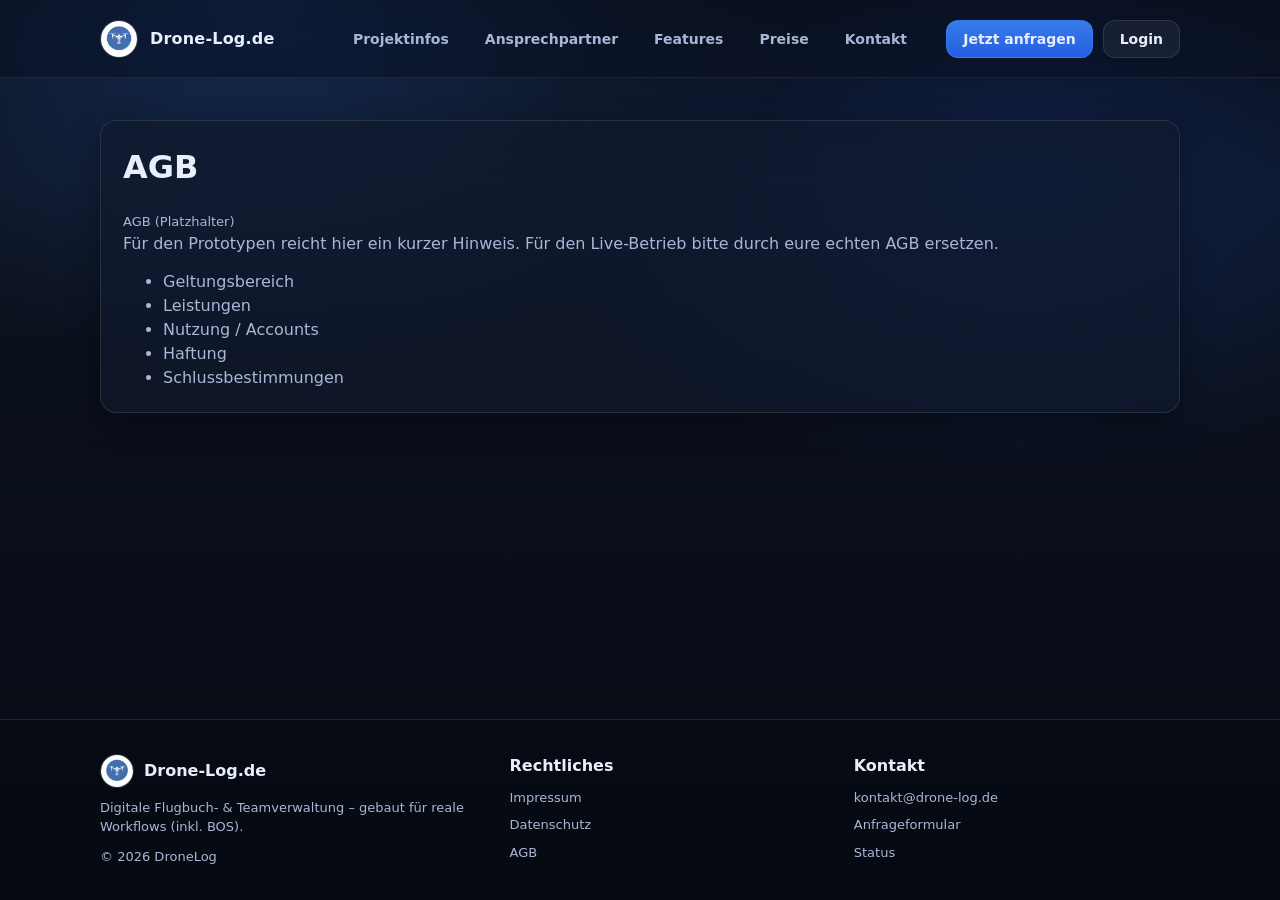
==== commit 01a377e5: "V1.2.5" ====
--- a/agb.html
+++ b/agb.html
@@ -13,7 +13,8 @@
   <link rel="apple-touch-icon" sizes="180x180" href="assets/img/apple-touch-icon.png">
   <link rel="icon" type="image/png" sizes="512x512" href="assets/img/favicon-512.png">
 
-</head><body><header class="site-header">
+</head><body>
+<div class="background-fixed"></div><header class="site-header">
 <div class="container header-inner">
 <a aria-label="DroneLog Startseite" class="brand" href="index.html#top">
 <span class="brand-logo">
--- a/assets/css/style.css
+++ b/assets/css/style.css
@@ -210,10 +210,6 @@
 }
 .section .feature .media{
   height: min(520px, 60vh);
-}
-.section .feature .media img{
-  height:100%;
-  object-fit:cover;
 }
 
 /* Partners marquee */
@@ -736,3 +732,444 @@
 .hero-chips .chip{display:inline-flex !important;}
 .hero-visual{padding:0 !important; overflow:hidden !important;}
 .mini-row{display:flex !important;}
+
+
+/* Ensure wrappers do not crop */
+.feature,
+.card,
+.section .image-wrapper {
+  overflow: visible !important;
+}
+
+/* Remove forced heights if present */
+.feature-image,
+.section-image,
+.card-image {
+  height: auto !important;
+  max-height: none !important;
+}
+
+
+.section .feature .media img{
+  width: 100%;
+  height: 100% !important;       /* override global auto-height */
+  object-fit: contain !important;/* show full image, no crop */
+  object-position: center center;
+}
+
+/* Tablet / mobile: slightly smaller but still consistent */
+@media (max-width: 980px){
+  .section .feature .media{
+    height: min(420px, 52vh);
+  }
+}
+
+@media (max-width: 520px){
+  .section .feature .media{
+    height: min(340px, 46vh);
+  }
+}
+
+
+/* ========================================= */
+
+/* Unified 16:9 canvas wrapper */
+.section .feature .media{
+  position: relative;
+  width: 100%;
+  aspect-ratio: 16 / 9;
+  border-radius: var(--l-radius);
+  overflow: hidden;
+  background:
+    radial-gradient(800px 400px at 20% 0%, rgba(59,130,246,0.15), transparent 60%),
+    radial-gradient(600px 300px at 90% 30%, rgba(37,99,235,0.12), transparent 60%),
+    rgba(17,26,46,0.35);
+  display: flex;
+  align-items: center;
+  justify-content: center;
+}
+
+/* Image always fully visible */
+.section .feature .media img{
+  max-width: 92%;
+  max-height: 92%;
+  width: auto;
+  height: auto;
+  object-fit: contain !important;
+  border-radius: 12px;
+  box-shadow: 0 10px 40px rgba(0,0,0,0.35);
+}
+
+/* Slight scale consistency for very wide images */
+.section .feature .media img[src*="feature-1"]{
+  max-width: 95%;
+}
+
+/* Mobile adjustments */
+@media (max-width: 980px){
+  .section .feature .media{
+    aspect-ratio: 16 / 10;
+  }
+}
+
+
+/* ========================================= */
+/* Consistent Feature Media Cards */
+/* ========================================= */
+
+/* Support both markup variants:
+   - .feature .media
+   - .feature .card.media (used in some sections)
+*/
+.section .feature .media,
+.section .feature .card.media{
+  position: relative;
+  width: 100%;
+  aspect-ratio: 16 / 9;
+  border-radius: var(--l-radius);
+  overflow: hidden;
+  padding: 0;
+  border: 1px solid rgba(255,255,255,0.10);
+  background:
+    radial-gradient(800px 400px at 20% 0%, rgba(59,130,246,0.15), transparent 60%),
+    radial-gradient(600px 300px at 90% 30%, rgba(37,99,235,0.12), transparent 60%),
+    rgba(17,26,46,0.35);
+  display: flex;
+  align-items: center;
+  justify-content: center;
+}
+
+/* Always show whole image (no crop) */
+.section .feature .media img,
+.section .feature .card.media img{
+  max-width: 92%;
+  max-height: 92%;
+  width: auto;
+  height: auto;
+  object-fit: contain !important;
+  object-position: center center;
+  border-radius: 12px;
+  box-shadow: 0 10px 40px rgba(0,0,0,0.35);
+  display: block;
+}
+
+/* Slightly larger fill for extra-wide shots */
+.section .feature .media img.wide,
+.section .feature .card.media img.wide{
+  max-width: 95%;
+}
+
+@media (max-width: 980px){
+  .section .feature .media,
+  .section .feature .card.media{
+    aspect-ratio: 16 / 10;
+  }
+}
+
+
+/* ========================================= */
+/* Projektinfos: Topic Cards + Video Rows */
+/* ========================================= */
+.topic-grid{
+  display:grid;
+  grid-template-columns: repeat(3, 1fr);
+  gap: 14px;
+  margin-top: 16px;
+}
+
+.topic-card{
+  display:flex;
+  flex-direction:column;
+  gap: 10px;
+  text-decoration:none;
+  color: inherit;
+}
+
+.topic-card .topic-thumb{
+  width:100%;
+  aspect-ratio: 16/9;
+  border-radius: var(--l-radius);
+  border: 1px solid rgba(255,255,255,0.10);
+  background: rgba(255,255,255,0.04);
+  overflow:hidden;
+  display:flex;
+  align-items:center;
+  justify-content:center;
+}
+
+.topic-card .topic-thumb img{
+  width:100%;
+  height:100%;
+  object-fit: cover;
+  opacity: 0.9;
+}
+
+.topic-card .topic-meta{
+  padding: 14px;
+}
+
+.topic-card h3{
+  margin: 0;
+  font-size: 18px;
+}
+
+.topic-card p{
+  margin: 8px 0 0;
+  color: var(--c-muted);
+  font-weight: 600;
+  line-height: 1.5;
+  font-size: 14px;
+}
+
+.topic-card:hover .topic-thumb{
+  border-color: rgba(59,130,246,0.35);
+  background: rgba(59,130,246,0.10);
+}
+
+.video-list{
+  display:flex;
+  flex-direction:column;
+  gap: 0;
+  margin-top: 16px;
+}
+
+.video-row{
+  display:grid;
+  grid-template-columns: 1.2fr 0.8fr;
+  gap: 14px;
+  align-items: stretch;
+  padding: 16px 0;
+}
+
+.video-embed{
+  width:100%;
+  aspect-ratio: 16/9;
+  border-radius: var(--l-radius);
+  overflow:hidden;
+  border: 1px solid rgba(255,255,255,0.10);
+  background: rgba(255,255,255,0.04);
+}
+
+.video-embed iframe{
+  width:100%;
+  height:100%;
+  border:0;
+}
+
+.video-text{
+  border-radius: var(--l-radius);
+  border: 1px solid rgba(255,255,255,0.10);
+  background: rgba(17,26,46,0.25);
+  padding: 14px;
+}
+
+.video-text h3{
+  margin: 0;
+  font-size: 16px;
+}
+
+.video-text p{
+  margin: 10px 0 0;
+  color: var(--c-muted);
+  font-weight: 600;
+  line-height: 1.6;
+  font-size: 14px;
+}
+
+.video-sep{
+  height: 1px;
+  background: rgba(255,255,255,0.12);
+  width: 100%;
+}
+
+@media (max-width: 980px){
+  .topic-grid{
+    grid-template-columns: 1fr;
+  }
+  .video-row{
+    grid-template-columns: 1fr;
+  }
+}
+
+
+/* ========================================= */
+/* Sticky footer (footer at bottom of viewport) */
+/* ========================================= */
+html, body{
+  height: 100%;
+}
+
+body{
+  min-height: 100vh;
+  display: flex;
+  flex-direction: column;
+}
+
+main{
+  flex: 1 0 auto;
+}
+
+footer{
+  margin-top: auto;
+}
+
+
+/* YouTube fallback link (useful if embeds are blocked e.g. file://) */
+.yt-fallback{
+  padding: 10px 12px;
+  text-align: center;
+  font-weight: 700;
+  color: var(--c-muted);
+  border-top: 1px solid rgba(255,255,255,0.10);
+  background: rgba(0,0,0,0.12);
+}
+.yt-fallback a{ color: var(--c-text); text-decoration: none; }
+.yt-fallback a:hover{ text-decoration: underline; }
+
+
+/* Local file:// YouTube preview */
+.yt-local{
+  width:100%;
+  height:100%;
+  display:flex;
+  flex-direction:column;
+}
+.yt-local a{
+  display:block;
+  position:relative;
+  width:100%;
+  height:100%;
+  text-decoration:none;
+  color:inherit;
+}
+.yt-local img{
+  width:100%;
+  height:100%;
+  object-fit: cover;
+  display:block;
+  opacity: 0.92;
+}
+.yt-local span{
+  position:absolute;
+  left:50%;
+  top:50%;
+  transform:translate(-50%,-50%);
+  padding:10px 14px;
+  border-radius: 999px;
+  background: rgba(0,0,0,0.55);
+  border: 1px solid rgba(255,255,255,0.20);
+  color: #fff;
+  font-weight: 800;
+}
+.yt-hint{
+  padding:10px 12px;
+  font-size: 12px;
+  font-weight: 700;
+  color: var(--c-muted);
+  border-top: 1px solid rgba(255,255,255,0.10);
+  background: rgba(0,0,0,0.12);
+}
+
+
+/* ========================================= */
+/* FORCE CONSISTENT HEADER SIZE (GLOBAL) */
+/* ========================================= */
+
+header,
+.site-header{
+  height: 78px !important;
+}
+
+header .container,
+.site-header .container{
+  height: 78px !important;
+  display: flex !important;
+  align-items: center !important;
+}
+
+header .brand img,
+.site-header .brand img{
+  width: 36px !important;
+  height: 36px !important;
+}
+
+header nav a,
+.site-header nav a{
+  font-size: 14px !important;
+  line-height: 1 !important;
+}
+
+header .btn,
+.site-header .btn{
+  padding: 10px 16px !important;
+  font-size: 14px !important;
+}
+
+
+/* ========================================= */
+/* UNIFIED VIDEO BOX STYLE */
+/* ========================================= */
+
+.video-list{
+  margin-top: 18px !important;
+  margin-bottom: 18px !important;
+  display: flex;
+  flex-direction: column;
+  gap: 18px;
+}
+
+.video-row{
+  display: grid;
+  grid-template-columns: 1.2fr 0.8fr;
+  gap: 18px;
+  padding: 18px;
+  border-radius: var(--l-radius);
+  border: 1px solid rgba(255,255,255,0.10);
+  background:
+    radial-gradient(800px 400px at 20% 0%, rgba(59,130,246,0.10), transparent 60%),
+    rgba(17,26,46,0.35);
+}
+
+.video-sep{
+  display: none !important;
+}
+
+@media (max-width: 980px){
+  .video-row{
+    grid-template-columns: 1fr;
+  }
+}
+
+
+/* ========================================= */
+/* FIX VIDEO ROW SPACING */
+/* ========================================= */
+
+.video-list{
+  display: flex;
+  flex-direction: column;
+  gap: 22px !important; /* restore proper spacing between all video blocks */
+}
+
+.video-row{
+  margin: 0 !important;
+}
+
+
+/* ========================================= */
+/* VIDEO SPACING HARD FIX */
+/* ========================================= */
+
+/* Ensure the list is a flex column with consistent spacing */
+.video-list,
+.video-list.card,
+.video-list.card.pad{
+  display: flex !important;
+  flex-direction: column !important;
+  gap: 22px !important;
+}
+
+/* Fallback if a browser ignores gap for some reason */
+.video-list > .video-row + .video-row{
+  margin-top: 22px !important;
+}
--- a/assets/css/style.css
+++ b/assets/css/style.css
@@ -210,10 +210,6 @@
 }
 .section .feature .media{
   height: min(520px, 60vh);
-}
-.section .feature .media img{
-  height:100%;
-  object-fit:cover;
 }
 
 /* Partners marquee */
@@ -736,3 +732,444 @@
 .hero-chips .chip{display:inline-flex !important;}
 .hero-visual{padding:0 !important; overflow:hidden !important;}
 .mini-row{display:flex !important;}
+
+
+/* Ensure wrappers do not crop */
+.feature,
+.card,
+.section .image-wrapper {
+  overflow: visible !important;
+}
+
+/* Remove forced heights if present */
+.feature-image,
+.section-image,
+.card-image {
+  height: auto !important;
+  max-height: none !important;
+}
+
+
+.section .feature .media img{
+  width: 100%;
+  height: 100% !important;       /* override global auto-height */
+  object-fit: contain !important;/* show full image, no crop */
+  object-position: center center;
+}
+
+/* Tablet / mobile: slightly smaller but still consistent */
+@media (max-width: 980px){
+  .section .feature .media{
+    height: min(420px, 52vh);
+  }
+}
+
+@media (max-width: 520px){
+  .section .feature .media{
+    height: min(340px, 46vh);
+  }
+}
+
+
+/* ========================================= */
+
+/* Unified 16:9 canvas wrapper */
+.section .feature .media{
+  position: relative;
+  width: 100%;
+  aspect-ratio: 16 / 9;
+  border-radius: var(--l-radius);
+  overflow: hidden;
+  background:
+    radial-gradient(800px 400px at 20% 0%, rgba(59,130,246,0.15), transparent 60%),
+    radial-gradient(600px 300px at 90% 30%, rgba(37,99,235,0.12), transparent 60%),
+    rgba(17,26,46,0.35);
+  display: flex;
+  align-items: center;
+  justify-content: center;
+}
+
+/* Image always fully visible */
+.section .feature .media img{
+  max-width: 92%;
+  max-height: 92%;
+  width: auto;
+  height: auto;
+  object-fit: contain !important;
+  border-radius: 12px;
+  box-shadow: 0 10px 40px rgba(0,0,0,0.35);
+}
+
+/* Slight scale consistency for very wide images */
+.section .feature .media img[src*="feature-1"]{
+  max-width: 95%;
+}
+
+/* Mobile adjustments */
+@media (max-width: 980px){
+  .section .feature .media{
+    aspect-ratio: 16 / 10;
+  }
+}
+
+
+/* ========================================= */
+/* Consistent Feature Media Cards */
+/* ========================================= */
+
+/* Support both markup variants:
+   - .feature .media
+   - .feature .card.media (used in some sections)
+*/
+.section .feature .media,
+.section .feature .card.media{
+  position: relative;
+  width: 100%;
+  aspect-ratio: 16 / 9;
+  border-radius: var(--l-radius);
+  overflow: hidden;
+  padding: 0;
+  border: 1px solid rgba(255,255,255,0.10);
+  background:
+    radial-gradient(800px 400px at 20% 0%, rgba(59,130,246,0.15), transparent 60%),
+    radial-gradient(600px 300px at 90% 30%, rgba(37,99,235,0.12), transparent 60%),
+    rgba(17,26,46,0.35);
+  display: flex;
+  align-items: center;
+  justify-content: center;
+}
+
+/* Always show whole image (no crop) */
+.section .feature .media img,
+.section .feature .card.media img{
+  max-width: 92%;
+  max-height: 92%;
+  width: auto;
+  height: auto;
+  object-fit: contain !important;
+  object-position: center center;
+  border-radius: 12px;
+  box-shadow: 0 10px 40px rgba(0,0,0,0.35);
+  display: block;
+}
+
+/* Slightly larger fill for extra-wide shots */
+.section .feature .media img.wide,
+.section .feature .card.media img.wide{
+  max-width: 95%;
+}
+
+@media (max-width: 980px){
+  .section .feature .media,
+  .section .feature .card.media{
+    aspect-ratio: 16 / 10;
+  }
+}
+
+
+/* ========================================= */
+/* Projektinfos: Topic Cards + Video Rows */
+/* ========================================= */
+.topic-grid{
+  display:grid;
+  grid-template-columns: repeat(3, 1fr);
+  gap: 14px;
+  margin-top: 16px;
+}
+
+.topic-card{
+  display:flex;
+  flex-direction:column;
+  gap: 10px;
+  text-decoration:none;
+  color: inherit;
+}
+
+.topic-card .topic-thumb{
+  width:100%;
+  aspect-ratio: 16/9;
+  border-radius: var(--l-radius);
+  border: 1px solid rgba(255,255,255,0.10);
+  background: rgba(255,255,255,0.04);
+  overflow:hidden;
+  display:flex;
+  align-items:center;
+  justify-content:center;
+}
+
+.topic-card .topic-thumb img{
+  width:100%;
+  height:100%;
+  object-fit: cover;
+  opacity: 0.9;
+}
+
+.topic-card .topic-meta{
+  padding: 14px;
+}
+
+.topic-card h3{
+  margin: 0;
+  font-size: 18px;
+}
+
+.topic-card p{
+  margin: 8px 0 0;
+  color: var(--c-muted);
+  font-weight: 600;
+  line-height: 1.5;
+  font-size: 14px;
+}
+
+.topic-card:hover .topic-thumb{
+  border-color: rgba(59,130,246,0.35);
+  background: rgba(59,130,246,0.10);
+}
+
+.video-list{
+  display:flex;
+  flex-direction:column;
+  gap: 0;
+  margin-top: 16px;
+}
+
+.video-row{
+  display:grid;
+  grid-template-columns: 1.2fr 0.8fr;
+  gap: 14px;
+  align-items: stretch;
+  padding: 16px 0;
+}
+
+.video-embed{
+  width:100%;
+  aspect-ratio: 16/9;
+  border-radius: var(--l-radius);
+  overflow:hidden;
+  border: 1px solid rgba(255,255,255,0.10);
+  background: rgba(255,255,255,0.04);
+}
+
+.video-embed iframe{
+  width:100%;
+  height:100%;
+  border:0;
+}
+
+.video-text{
+  border-radius: var(--l-radius);
+  border: 1px solid rgba(255,255,255,0.10);
+  background: rgba(17,26,46,0.25);
+  padding: 14px;
+}
+
+.video-text h3{
+  margin: 0;
+  font-size: 16px;
+}
+
+.video-text p{
+  margin: 10px 0 0;
+  color: var(--c-muted);
+  font-weight: 600;
+  line-height: 1.6;
+  font-size: 14px;
+}
+
+.video-sep{
+  height: 1px;
+  background: rgba(255,255,255,0.12);
+  width: 100%;
+}
+
+@media (max-width: 980px){
+  .topic-grid{
+    grid-template-columns: 1fr;
+  }
+  .video-row{
+    grid-template-columns: 1fr;
+  }
+}
+
+
+/* ========================================= */
+/* Sticky footer (footer at bottom of viewport) */
+/* ========================================= */
+html, body{
+  height: 100%;
+}
+
+body{
+  min-height: 100vh;
+  display: flex;
+  flex-direction: column;
+}
+
+main{
+  flex: 1 0 auto;
+}
+
+footer{
+  margin-top: auto;
+}
+
+
+/* YouTube fallback link (useful if embeds are blocked e.g. file://) */
+.yt-fallback{
+  padding: 10px 12px;
+  text-align: center;
+  font-weight: 700;
+  color: var(--c-muted);
+  border-top: 1px solid rgba(255,255,255,0.10);
+  background: rgba(0,0,0,0.12);
+}
+.yt-fallback a{ color: var(--c-text); text-decoration: none; }
+.yt-fallback a:hover{ text-decoration: underline; }
+
+
+/* Local file:// YouTube preview */
+.yt-local{
+  width:100%;
+  height:100%;
+  display:flex;
+  flex-direction:column;
+}
+.yt-local a{
+  display:block;
+  position:relative;
+  width:100%;
+  height:100%;
+  text-decoration:none;
+  color:inherit;
+}
+.yt-local img{
+  width:100%;
+  height:100%;
+  object-fit: cover;
+  display:block;
+  opacity: 0.92;
+}
+.yt-local span{
+  position:absolute;
+  left:50%;
+  top:50%;
+  transform:translate(-50%,-50%);
+  padding:10px 14px;
+  border-radius: 999px;
+  background: rgba(0,0,0,0.55);
+  border: 1px solid rgba(255,255,255,0.20);
+  color: #fff;
+  font-weight: 800;
+}
+.yt-hint{
+  padding:10px 12px;
+  font-size: 12px;
+  font-weight: 700;
+  color: var(--c-muted);
+  border-top: 1px solid rgba(255,255,255,0.10);
+  background: rgba(0,0,0,0.12);
+}
+
+
+/* ========================================= */
+/* FORCE CONSISTENT HEADER SIZE (GLOBAL) */
+/* ========================================= */
+
+header,
+.site-header{
+  height: 78px !important;
+}
+
+header .container,
+.site-header .container{
+  height: 78px !important;
+  display: flex !important;
+  align-items: center !important;
+}
+
+header .brand img,
+.site-header .brand img{
+  width: 36px !important;
+  height: 36px !important;
+}
+
+header nav a,
+.site-header nav a{
+  font-size: 14px !important;
+  line-height: 1 !important;
+}
+
+header .btn,
+.site-header .btn{
+  padding: 10px 16px !important;
+  font-size: 14px !important;
+}
+
+
+/* ========================================= */
+/* UNIFIED VIDEO BOX STYLE */
+/* ========================================= */
+
+.video-list{
+  margin-top: 18px !important;
+  margin-bottom: 18px !important;
+  display: flex;
+  flex-direction: column;
+  gap: 18px;
+}
+
+.video-row{
+  display: grid;
+  grid-template-columns: 1.2fr 0.8fr;
+  gap: 18px;
+  padding: 18px;
+  border-radius: var(--l-radius);
+  border: 1px solid rgba(255,255,255,0.10);
+  background:
+    radial-gradient(800px 400px at 20% 0%, rgba(59,130,246,0.10), transparent 60%),
+    rgba(17,26,46,0.35);
+}
+
+.video-sep{
+  display: none !important;
+}
+
+@media (max-width: 980px){
+  .video-row{
+    grid-template-columns: 1fr;
+  }
+}
+
+
+/* ========================================= */
+/* FIX VIDEO ROW SPACING */
+/* ========================================= */
+
+.video-list{
+  display: flex;
+  flex-direction: column;
+  gap: 22px !important; /* restore proper spacing between all video blocks */
+}
+
+.video-row{
+  margin: 0 !important;
+}
+
+
+/* ========================================= */
+/* VIDEO SPACING HARD FIX */
+/* ========================================= */
+
+/* Ensure the list is a flex column with consistent spacing */
+.video-list,
+.video-list.card,
+.video-list.card.pad{
+  display: flex !important;
+  flex-direction: column !important;
+  gap: 22px !important;
+}
+
+/* Fallback if a browser ignores gap for some reason */
+.video-list > .video-row + .video-row{
+  margin-top: 22px !important;
+}
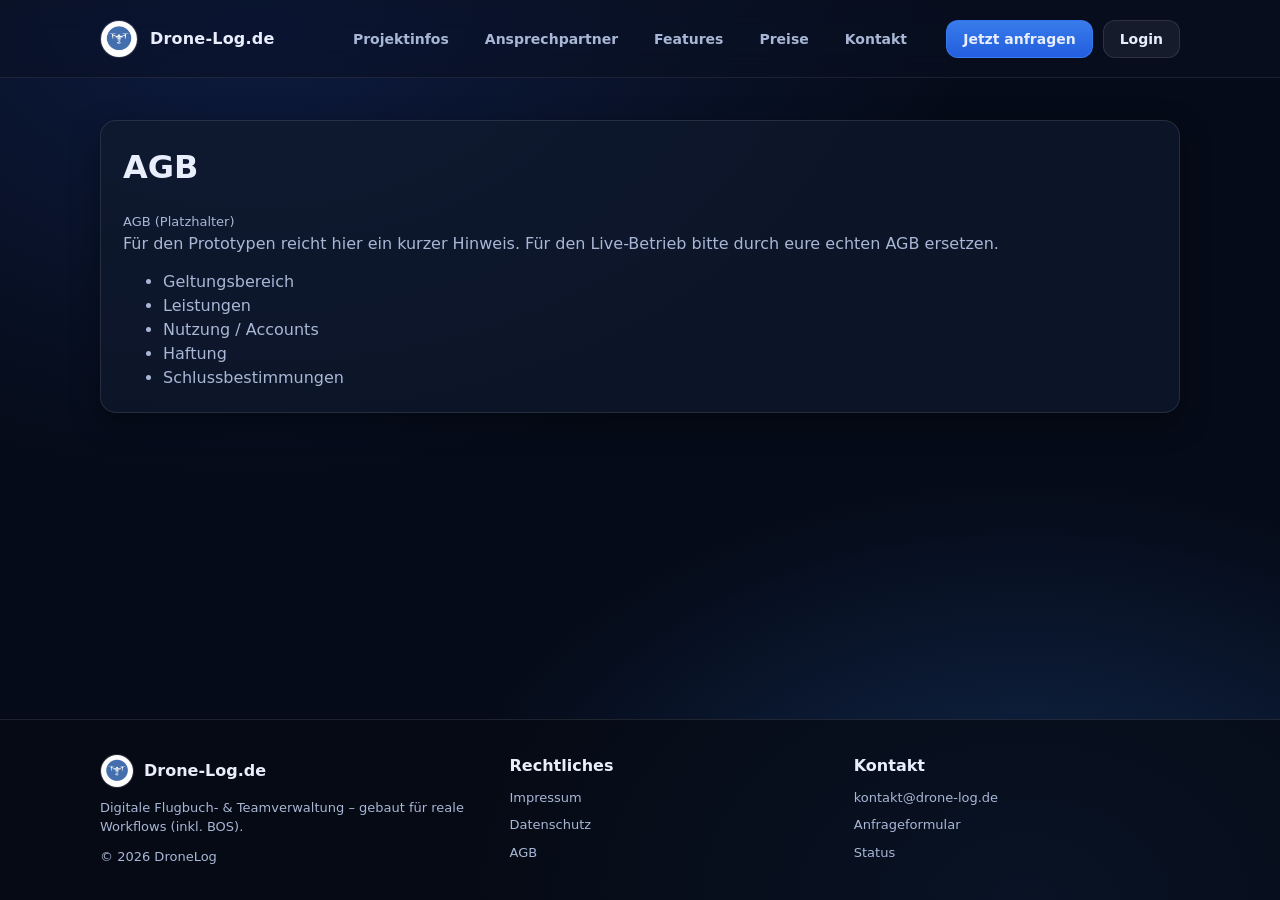
==== commit 18c43fbc: "V1.2.5 diverse Mobilfixes" ====
--- a/agb.html
+++ b/agb.html
@@ -30,7 +30,7 @@
 <a href="kontakt.html">Kontakt</a>
 </nav>
 <div class="header-actions">
-<button aria-controls="mobileNav" aria-expanded="false" class="btn burger" data-burger="" type="button">Menü</button>
+<button aria-controls="mobileNav" aria-expanded="false" aria-label="Menü öffnen" class="btn burger" data-burger="" type="button"><span class="burger-box" aria-hidden="true"><span></span><span></span><span></span></span></button>
 <a class="btn primary" href="anfragen.html">Jetzt anfragen</a>
 <a class="btn" href="https://drone-log.de/" rel="noopener" target="_blank">Login</a>
 </div>
--- a/assets/css/style.css
+++ b/assets/css/style.css
@@ -1173,3 +1173,246 @@
 .video-list > .video-row + .video-row{
   margin-top: 22px !important;
 }
+
+
+/* === FIXED BACKGROUND LAYER === */
+html, body {
+    height: 100%;
+}
+
+body {
+    position: relative;
+    z-index: 0;
+    background: none;
+}
+
+.background-fixed {
+    position: fixed;
+    inset: 0;
+    z-index: -1;
+    background:
+        radial-gradient(1200px 800px at 20% 0%, rgba(30, 58, 138, 0.35), transparent 60%),
+        radial-gradient(1000px 700px at 80% 100%, rgba(59, 130, 246, 0.25), transparent 60%),
+        #050b18;
+    background-repeat: no-repeat;
+    background-size: cover;
+}
+
+
+/* ========================================= */
+/* Projektinfos: Text Sections (like video cards) */
+/* ========================================= */
+.info-list{
+  display:flex;
+  flex-direction:column;
+  gap: 22px;
+  margin-top: 18px;
+}
+
+.info-card{
+  padding: 18px;
+  border-radius: var(--l-radius);
+  border: 1px solid rgba(255,255,255,0.10);
+  background:
+    radial-gradient(800px 400px at 20% 0%, rgba(59,130,246,0.10), transparent 60%),
+    rgba(17,26,46,0.35);
+}
+
+.info-card h2{
+  margin: 0;
+  font-size: 18px;
+}
+
+.info-card p{
+  margin: 10px 0 0;
+  color: var(--c-muted);
+  font-weight: 600;
+  line-height: 1.7;
+  font-size: 14px;
+  max-width: 95ch;
+}
+
+
+/* ========================================= */
+/* MOBILE LAYOUT HARDENING (no desktop change) */
+/* ========================================= */
+
+/* Stop accidental horizontal scroll on small screens */
+@media (max-width: 520px){
+  html, body{
+    width: 100%;
+    max-width: 100%;
+    overflow-x: hidden;
+  }
+
+  /* Ensure containers never exceed viewport */
+  .container{
+    width: 100%;
+    max-width: 100%;
+    padding-left: 16px;
+    padding-right: 16px;
+  }
+
+  /* Any card/grid should not force overflow */
+  .card, .topic-card, .info-card, .video-row, .video-text{
+    max-width: 100%;
+  }
+
+  /* Hero: prevent side-by-side overflow (stack) */
+  .hero,
+  .hero-grid,
+  .hero-inner,
+  .hero-content,
+  .hero-visual{
+    width: 100%;
+    max-width: 100%;
+  }
+
+  /* Common two-column sections: force single column on narrow phones */
+  .section-grid,
+  .feature-row,
+  .row,
+  .grid,
+  .grid-2,
+  .grid-two,
+  .grid-split{
+    grid-template-columns: 1fr !important;
+  }
+
+  /* Images/iframes inside media boxes always fit */
+  img, iframe{
+    max-width: 100%;
+  }
+
+  /* Pills / tags wrap instead of pushing width */
+  .pills,
+  .tags,
+  .chips{
+    flex-wrap: wrap;
+  }
+
+  /* Buttons in header wrap nicely */
+  header .nav-actions,
+  header .actions,
+  header .header-actions{
+    flex-wrap: wrap;
+    gap: 10px;
+  }
+}
+
+
+
+
+/* ===== MOBILE HERO REAL FIX ===== */
+@media (max-width: 900px){
+
+  .hero-grid{
+    grid-template-columns: 1fr !important;
+    gap:20px;
+  }
+
+  .hero-visual{
+    order:2;
+    width:100%;
+    max-width:100%;
+  }
+
+  .hero-copy{
+    order:1;
+  }
+
+  /* stop hero card pushing width */
+  .hero-visual.card{
+    width:100%;
+    max-width:100%;
+  }
+
+}
+
+/* ===== PARTNER LOGOS MOBILE SCALE ===== */
+@media (max-width: 900px){
+
+  .partner img,
+  .partners img,
+  .partner-logo img{
+    transform:scale(0.5);
+    transform-origin:center;
+  }
+
+}
+
+
+/* ========================================= */
+/* MOBILE: HERO + OVERFLOW (keep desktop unchanged) */
+/* ========================================= */
+@media (max-width: 900px){
+  /* Force stacking even if grid rules get weird */
+  .hero-grid{
+    display: flex !important;
+    flex-direction: column !important;
+    gap: 20px !important;
+  }
+  .hero-copy{ order: 1; }
+  .hero-visual{ order: 2; width: 100% !important; max-width: 100% !important; }
+
+  /* Prevent any section from causing horizontal overflow */
+  #content, main, section{
+    max-width: 100%;
+    overflow-x: clip;
+  }
+}
+
+/* ========================================= */
+/* MOBILE: PARTNER MARQUEE SCALE (logos + pills) */
+/* ========================================= */
+@media (max-width: 900px){
+  .marquee .logo-pill{
+    padding: 10px 14px !important;
+    border-radius: 18px !important;
+  }
+  .marquee .logo-pill img{
+    height: 42px !important; /* ~50% smaller */
+    width: auto !important;
+    transform: none !important; /* keep crisp */
+  }
+}
+
+
+/* ===== MOBILE WIDTH HARDENING ===== */
+@media (max-width: 900px){
+  *, *::before, *::after{
+    min-width: 0;
+  }
+
+  .container,
+  .container-fluid,
+  .card,
+  .pad,
+  .hero-copy,
+  .stats-inner,
+  .stats-grid,
+  .feature,
+  .feature > *,
+  .footer-grid,
+  .mobile-panel{
+    width: 100% !important;
+    max-width: 100% !important;
+  }
+
+  h1, h2, h3, p, li, a, span, div{
+    overflow-wrap: anywhere;
+    word-break: break-word;
+  }
+
+  .hero .container.hero-grid{
+    grid-template-columns: 1fr !important;
+  }
+
+  .section .feature,
+  .feature,
+  .stats-grid,
+  .stats-inner,
+  .footer-grid{
+    grid-template-columns: 1fr !important;
+  }
+}
--- a/assets/css/style.css
+++ b/assets/css/style.css
@@ -1173,3 +1173,246 @@
 .video-list > .video-row + .video-row{
   margin-top: 22px !important;
 }
+
+
+/* === FIXED BACKGROUND LAYER === */
+html, body {
+    height: 100%;
+}
+
+body {
+    position: relative;
+    z-index: 0;
+    background: none;
+}
+
+.background-fixed {
+    position: fixed;
+    inset: 0;
+    z-index: -1;
+    background:
+        radial-gradient(1200px 800px at 20% 0%, rgba(30, 58, 138, 0.35), transparent 60%),
+        radial-gradient(1000px 700px at 80% 100%, rgba(59, 130, 246, 0.25), transparent 60%),
+        #050b18;
+    background-repeat: no-repeat;
+    background-size: cover;
+}
+
+
+/* ========================================= */
+/* Projektinfos: Text Sections (like video cards) */
+/* ========================================= */
+.info-list{
+  display:flex;
+  flex-direction:column;
+  gap: 22px;
+  margin-top: 18px;
+}
+
+.info-card{
+  padding: 18px;
+  border-radius: var(--l-radius);
+  border: 1px solid rgba(255,255,255,0.10);
+  background:
+    radial-gradient(800px 400px at 20% 0%, rgba(59,130,246,0.10), transparent 60%),
+    rgba(17,26,46,0.35);
+}
+
+.info-card h2{
+  margin: 0;
+  font-size: 18px;
+}
+
+.info-card p{
+  margin: 10px 0 0;
+  color: var(--c-muted);
+  font-weight: 600;
+  line-height: 1.7;
+  font-size: 14px;
+  max-width: 95ch;
+}
+
+
+/* ========================================= */
+/* MOBILE LAYOUT HARDENING (no desktop change) */
+/* ========================================= */
+
+/* Stop accidental horizontal scroll on small screens */
+@media (max-width: 520px){
+  html, body{
+    width: 100%;
+    max-width: 100%;
+    overflow-x: hidden;
+  }
+
+  /* Ensure containers never exceed viewport */
+  .container{
+    width: 100%;
+    max-width: 100%;
+    padding-left: 16px;
+    padding-right: 16px;
+  }
+
+  /* Any card/grid should not force overflow */
+  .card, .topic-card, .info-card, .video-row, .video-text{
+    max-width: 100%;
+  }
+
+  /* Hero: prevent side-by-side overflow (stack) */
+  .hero,
+  .hero-grid,
+  .hero-inner,
+  .hero-content,
+  .hero-visual{
+    width: 100%;
+    max-width: 100%;
+  }
+
+  /* Common two-column sections: force single column on narrow phones */
+  .section-grid,
+  .feature-row,
+  .row,
+  .grid,
+  .grid-2,
+  .grid-two,
+  .grid-split{
+    grid-template-columns: 1fr !important;
+  }
+
+  /* Images/iframes inside media boxes always fit */
+  img, iframe{
+    max-width: 100%;
+  }
+
+  /* Pills / tags wrap instead of pushing width */
+  .pills,
+  .tags,
+  .chips{
+    flex-wrap: wrap;
+  }
+
+  /* Buttons in header wrap nicely */
+  header .nav-actions,
+  header .actions,
+  header .header-actions{
+    flex-wrap: wrap;
+    gap: 10px;
+  }
+}
+
+
+
+
+/* ===== MOBILE HERO REAL FIX ===== */
+@media (max-width: 900px){
+
+  .hero-grid{
+    grid-template-columns: 1fr !important;
+    gap:20px;
+  }
+
+  .hero-visual{
+    order:2;
+    width:100%;
+    max-width:100%;
+  }
+
+  .hero-copy{
+    order:1;
+  }
+
+  /* stop hero card pushing width */
+  .hero-visual.card{
+    width:100%;
+    max-width:100%;
+  }
+
+}
+
+/* ===== PARTNER LOGOS MOBILE SCALE ===== */
+@media (max-width: 900px){
+
+  .partner img,
+  .partners img,
+  .partner-logo img{
+    transform:scale(0.5);
+    transform-origin:center;
+  }
+
+}
+
+
+/* ========================================= */
+/* MOBILE: HERO + OVERFLOW (keep desktop unchanged) */
+/* ========================================= */
+@media (max-width: 900px){
+  /* Force stacking even if grid rules get weird */
+  .hero-grid{
+    display: flex !important;
+    flex-direction: column !important;
+    gap: 20px !important;
+  }
+  .hero-copy{ order: 1; }
+  .hero-visual{ order: 2; width: 100% !important; max-width: 100% !important; }
+
+  /* Prevent any section from causing horizontal overflow */
+  #content, main, section{
+    max-width: 100%;
+    overflow-x: clip;
+  }
+}
+
+/* ========================================= */
+/* MOBILE: PARTNER MARQUEE SCALE (logos + pills) */
+/* ========================================= */
+@media (max-width: 900px){
+  .marquee .logo-pill{
+    padding: 10px 14px !important;
+    border-radius: 18px !important;
+  }
+  .marquee .logo-pill img{
+    height: 42px !important; /* ~50% smaller */
+    width: auto !important;
+    transform: none !important; /* keep crisp */
+  }
+}
+
+
+/* ===== MOBILE WIDTH HARDENING ===== */
+@media (max-width: 900px){
+  *, *::before, *::after{
+    min-width: 0;
+  }
+
+  .container,
+  .container-fluid,
+  .card,
+  .pad,
+  .hero-copy,
+  .stats-inner,
+  .stats-grid,
+  .feature,
+  .feature > *,
+  .footer-grid,
+  .mobile-panel{
+    width: 100% !important;
+    max-width: 100% !important;
+  }
+
+  h1, h2, h3, p, li, a, span, div{
+    overflow-wrap: anywhere;
+    word-break: break-word;
+  }
+
+  .hero .container.hero-grid{
+    grid-template-columns: 1fr !important;
+  }
+
+  .section .feature,
+  .feature,
+  .stats-grid,
+  .stats-inner,
+  .footer-grid{
+    grid-template-columns: 1fr !important;
+  }
+}
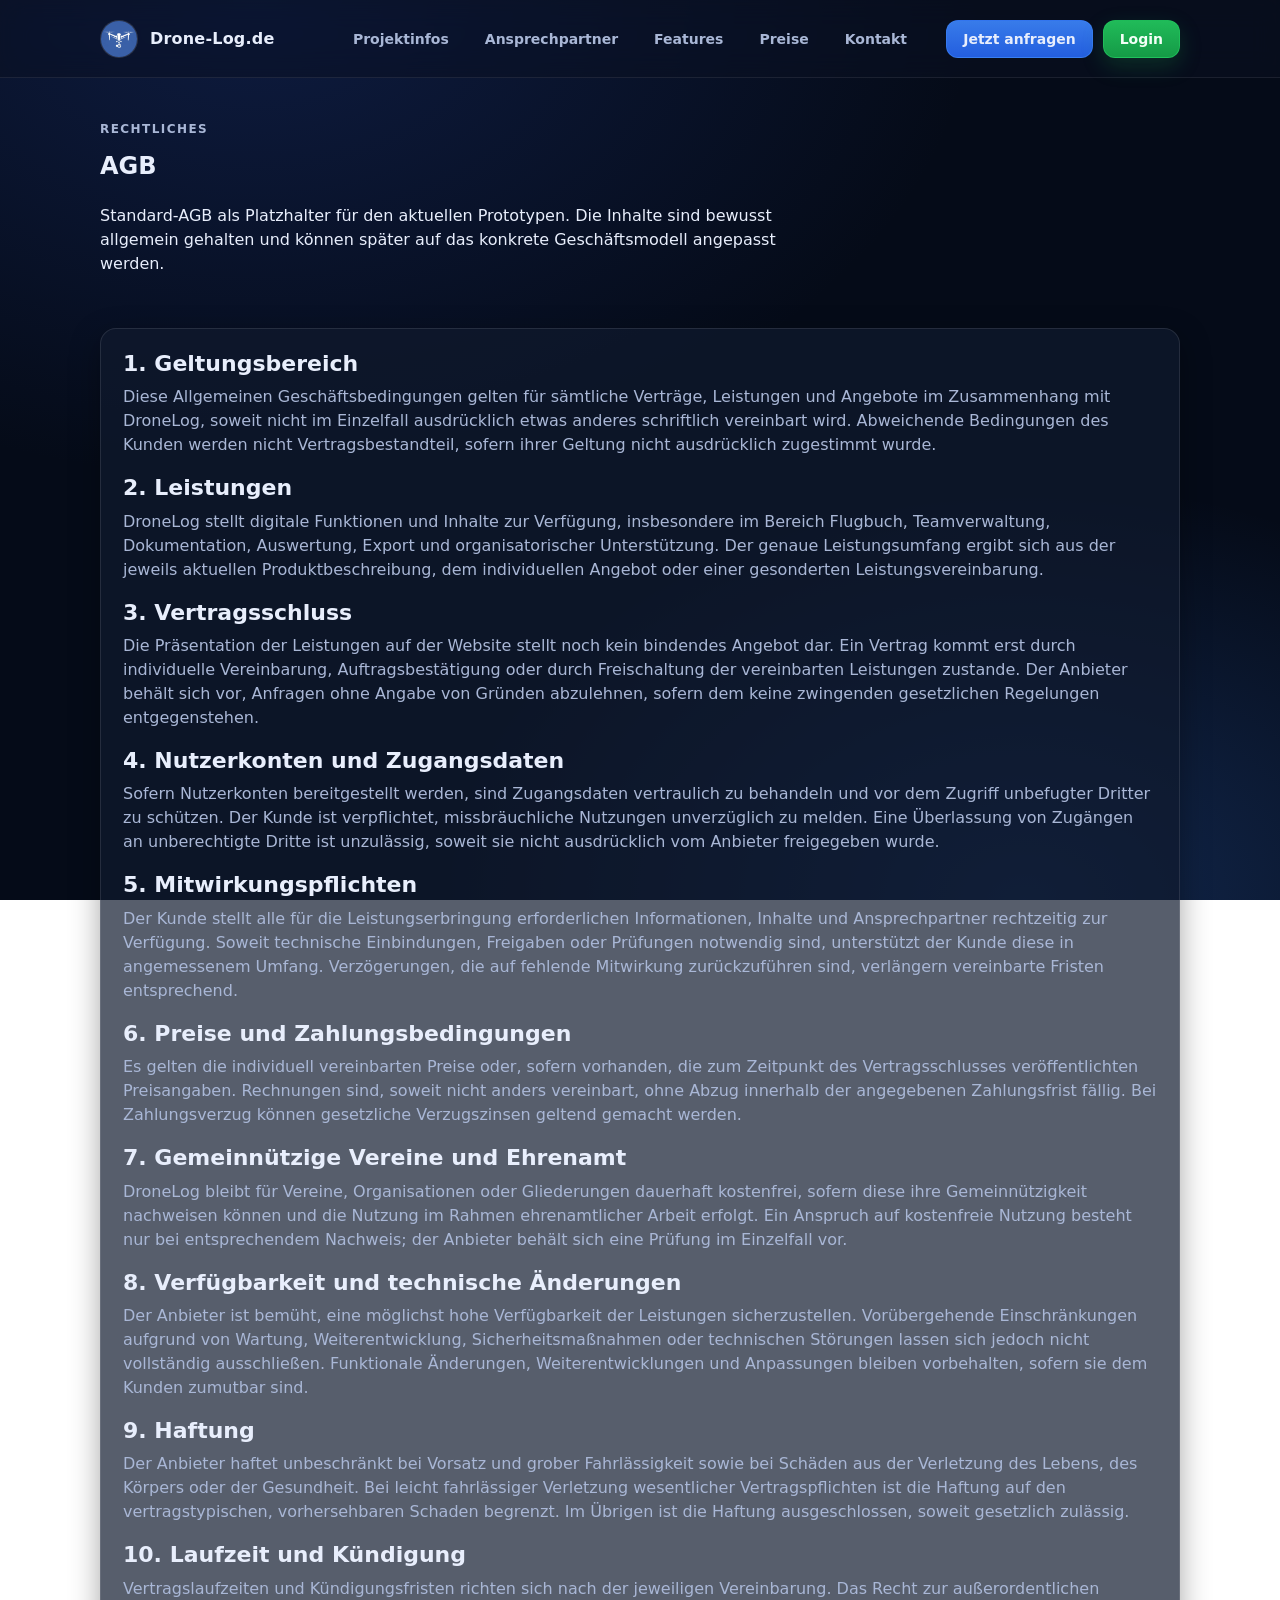
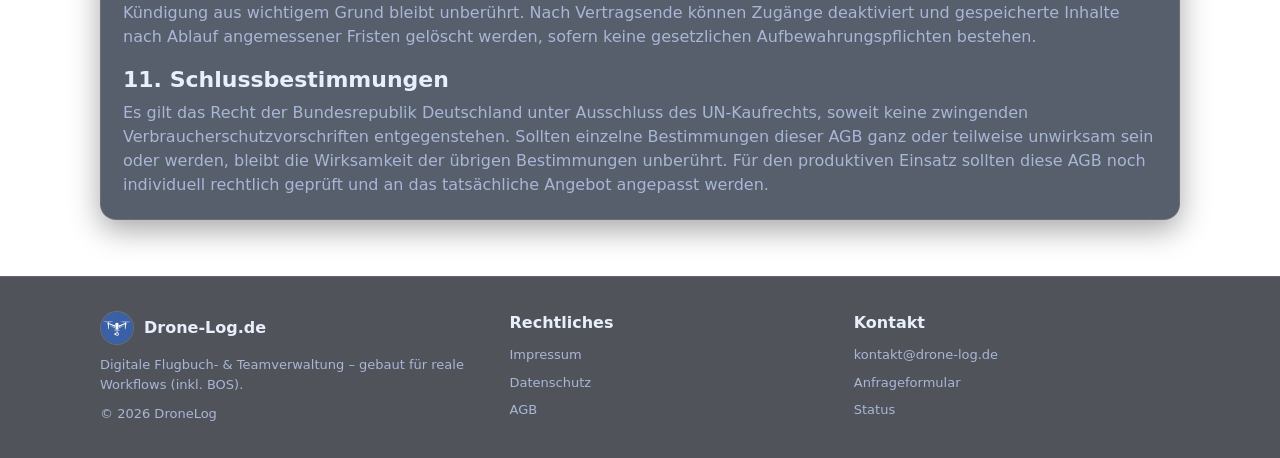
==== commit 4786512d: "V1.2.6 Generalupload" ====
--- a/agb.html
+++ b/agb.html
@@ -4,15 +4,14 @@
 <meta content="width=device-width, initial-scale=1" name="viewport"/>
 <title>AGB – DroneLog</title>
 <meta content="DroneLog – digitale Flugbuch- und Teamverwaltung (BOS-Fokus). Export, Rollen, Nachweise und mehr." name="description"/>
-<link as="style" href="assets/css/style.css?v=2" rel="preload"/>
-<link href="assets/css/style.css?v=2" rel="stylesheet"/>
+<link as="style" href="assets/css/style.css?v=3" rel="preload"/>
+<link href="assets/css/style.css?v=3" rel="stylesheet"/>
 <script defer="" src="assets/js/applyTheme.js"></script>
 <script defer="" src="assets/js/main.js"></script>
-  <link rel="icon" type="image/png" sizes="32x32" href="assets/img/favicon-32.png">
-  <link rel="icon" type="image/png" sizes="16x16" href="assets/img/favicon-16.png">
-  <link rel="apple-touch-icon" sizes="180x180" href="assets/img/apple-touch-icon.png">
-  <link rel="icon" type="image/png" sizes="512x512" href="assets/img/favicon-512.png">
-
+<link rel="icon" type="image/png" sizes="32x32" href="assets/img/favicon-32.png">
+<link rel="icon" type="image/png" sizes="16x16" href="assets/img/favicon-16.png">
+<link rel="apple-touch-icon" sizes="180x180" href="assets/img/apple-touch-icon.png">
+<link rel="icon" type="image/png" sizes="512x512" href="assets/img/favicon-512.png">
 </head><body>
 <div class="background-fixed"></div><header class="site-header">
 <div class="container header-inner">
@@ -23,7 +22,7 @@
 <span class="brand-name">Drone-Log.de</span>
 </a>
 <nav aria-label="Hauptnavigation" class="nav">
-<a class="active" href="projektinfos.html">Projektinfos</a>
+<a href="projektinfos.html">Projektinfos</a>
 <a href="ansprechpartner.html">Ansprechpartner</a>
 <a href="features.html">Features</a>
 <a href="preise.html">Preise</a>
@@ -35,27 +34,64 @@
 <a class="btn" href="https://drone-log.de/" rel="noopener" target="_blank">Login</a>
 </div>
 </div>
-<!-- Mobile Nav -->
 <div class="mobile-nav" data-mobile-nav="" data-open="false" id="mobileNav"></div>
-</header><main id="content" class="section">
-  <div class="container">
-    <div class="card pad">
-      <h1 style="margin-top:0;">AGB</h1>
-      
-<p class="small">AGB (Platzhalter)</p>
-<p>Für den Prototypen reicht hier ein kurzer Hinweis. Für den Live-Betrieb bitte durch eure echten AGB ersetzen.</p>
-<ul>
-  <li>Geltungsbereich</li>
-  <li>Leistungen</li>
-  <li>Nutzung / Accounts</li>
-  <li>Haftung</li>
-  <li>Schlussbestimmungen</li>
-</ul>
+</header>
+<main class="legal-page">
+  <section class="container legal-wrap">
+    <div class="legal-hero">
+      <div class="kicker">Rechtliches</div>
+      <h1 style="margin-top:10px;">AGB</h1>
+      <p class="lead" style="margin-top:10px; max-width:72ch;">Standard-AGB als Platzhalter für den aktuellen Prototypen. Die Inhalte sind bewusst allgemein gehalten und können später auf das konkrete Geschäftsmodell angepasst werden.</p>
+    </div>
 
+    <div class="card pad legal-content">
+      <section>
+        <h2>1. Geltungsbereich</h2>
+        <p>Diese Allgemeinen Geschäftsbedingungen gelten für sämtliche Verträge, Leistungen und Angebote im Zusammenhang mit DroneLog, soweit nicht im Einzelfall ausdrücklich etwas anderes schriftlich vereinbart wird. Abweichende Bedingungen des Kunden werden nicht Vertragsbestandteil, sofern ihrer Geltung nicht ausdrücklich zugestimmt wurde.</p>
+      </section>
+      <section>
+        <h2>2. Leistungen</h2>
+        <p>DroneLog stellt digitale Funktionen und Inhalte zur Verfügung, insbesondere im Bereich Flugbuch, Teamverwaltung, Dokumentation, Auswertung, Export und organisatorischer Unterstützung. Der genaue Leistungsumfang ergibt sich aus der jeweils aktuellen Produktbeschreibung, dem individuellen Angebot oder einer gesonderten Leistungsvereinbarung.</p>
+      </section>
+      <section>
+        <h2>3. Vertragsschluss</h2>
+        <p>Die Präsentation der Leistungen auf der Website stellt noch kein bindendes Angebot dar. Ein Vertrag kommt erst durch individuelle Vereinbarung, Auftragsbestätigung oder durch Freischaltung der vereinbarten Leistungen zustande. Der Anbieter behält sich vor, Anfragen ohne Angabe von Gründen abzulehnen, sofern dem keine zwingenden gesetzlichen Regelungen entgegenstehen.</p>
+      </section>
+      <section>
+        <h2>4. Nutzerkonten und Zugangsdaten</h2>
+        <p>Sofern Nutzerkonten bereitgestellt werden, sind Zugangsdaten vertraulich zu behandeln und vor dem Zugriff unbefugter Dritter zu schützen. Der Kunde ist verpflichtet, missbräuchliche Nutzungen unverzüglich zu melden. Eine Überlassung von Zugängen an unberechtigte Dritte ist unzulässig, soweit sie nicht ausdrücklich vom Anbieter freigegeben wurde.</p>
+      </section>
+      <section>
+        <h2>5. Mitwirkungspflichten</h2>
+        <p>Der Kunde stellt alle für die Leistungserbringung erforderlichen Informationen, Inhalte und Ansprechpartner rechtzeitig zur Verfügung. Soweit technische Einbindungen, Freigaben oder Prüfungen notwendig sind, unterstützt der Kunde diese in angemessenem Umfang. Verzögerungen, die auf fehlende Mitwirkung zurückzuführen sind, verlängern vereinbarte Fristen entsprechend.</p>
+      </section>
+      <section>
+        <h2>6. Preise und Zahlungsbedingungen</h2>
+        <p>Es gelten die individuell vereinbarten Preise oder, sofern vorhanden, die zum Zeitpunkt des Vertragsschlusses veröffentlichten Preisangaben. Rechnungen sind, soweit nicht anders vereinbart, ohne Abzug innerhalb der angegebenen Zahlungsfrist fällig. Bei Zahlungsverzug können gesetzliche Verzugszinsen geltend gemacht werden.</p>
+      </section>
+      <section>
+        <h2>7. Gemeinnützige Vereine und Ehrenamt</h2>
+        <p>DroneLog bleibt für Vereine, Organisationen oder Gliederungen dauerhaft kostenfrei, sofern diese ihre Gemeinnützigkeit nachweisen können und die Nutzung im Rahmen ehrenamtlicher Arbeit erfolgt. Ein Anspruch auf kostenfreie Nutzung besteht nur bei entsprechendem Nachweis; der Anbieter behält sich eine Prüfung im Einzelfall vor.</p>
+      </section>
+      <section>
+        <h2>8. Verfügbarkeit und technische Änderungen</h2>
+        <p>Der Anbieter ist bemüht, eine möglichst hohe Verfügbarkeit der Leistungen sicherzustellen. Vorübergehende Einschränkungen aufgrund von Wartung, Weiterentwicklung, Sicherheitsmaßnahmen oder technischen Störungen lassen sich jedoch nicht vollständig ausschließen. Funktionale Änderungen, Weiterentwicklungen und Anpassungen bleiben vorbehalten, sofern sie dem Kunden zumutbar sind.</p>
+      </section>
+      <section>
+        <h2>9. Haftung</h2>
+        <p>Der Anbieter haftet unbeschränkt bei Vorsatz und grober Fahrlässigkeit sowie bei Schäden aus der Verletzung des Lebens, des Körpers oder der Gesundheit. Bei leicht fahrlässiger Verletzung wesentlicher Vertragspflichten ist die Haftung auf den vertragstypischen, vorhersehbaren Schaden begrenzt. Im Übrigen ist die Haftung ausgeschlossen, soweit gesetzlich zulässig.</p>
+      </section>
+      <section>
+        <h2>10. Laufzeit und Kündigung</h2>
+        <p>Vertragslaufzeiten und Kündigungsfristen richten sich nach der jeweiligen Vereinbarung. Das Recht zur außerordentlichen Kündigung aus wichtigem Grund bleibt unberührt. Nach Vertragsende können Zugänge deaktiviert und gespeicherte Inhalte nach Ablauf angemessener Fristen gelöscht werden, sofern keine gesetzlichen Aufbewahrungspflichten bestehen.</p>
+      </section>
+      <section>
+        <h2>11. Schlussbestimmungen</h2>
+        <p>Es gilt das Recht der Bundesrepublik Deutschland unter Ausschluss des UN-Kaufrechts, soweit keine zwingenden Verbraucherschutzvorschriften entgegenstehen. Sollten einzelne Bestimmungen dieser AGB ganz oder teilweise unwirksam sein oder werden, bleibt die Wirksamkeit der übrigen Bestimmungen unberührt. Für den produktiven Einsatz sollten diese AGB noch individuell rechtlich geprüft und an das tatsächliche Angebot angepasst werden.</p>
+      </section>
     </div>
-  </div>
-</main><!-- Partner Marquee -->
-<footer aria-label="Footer" class="footer">
+  </section>
+</main><footer aria-label="Footer" class="footer">
 <div class="container footer-grid">
 <div>
 <div style="display:flex; align-items:center; gap:10px; margin-bottom:10px;">
--- a/assets/css/style.css
+++ b/assets/css/style.css
@@ -98,6 +98,8 @@
   background:rgba(255,255,255,0.06);
   color:var(--c-text);
   font-weight:700; font-size:14px;
+  white-space:nowrap;
+  flex-shrink:0;
 }
 .btn:hover{background:rgba(255,255,255,0.10)}
 .btn.primary{
@@ -192,8 +194,17 @@
 @media (max-width: 980px){
   .nav{display:none}
   .burger{display:inline-flex}
-  .header-actions{min-width:auto}
-  .brand{min-width:auto}
+  .header-inner{position:relative; padding-right:72px}
+  .header-actions{
+    min-width:auto;
+    position:absolute;
+    right:20px;
+    top:50%;
+    transform:translateY(-50%);
+    margin-left:0;
+  }
+  .header-actions > a.btn{display:none}
+  .brand{min-width:auto; padding-right:0}
   .feature{grid-template-columns:1fr; gap:16px}
   .feature.reverse{direction:ltr}
   .hero h1{font-size:36px}
@@ -517,9 +528,14 @@
 }
 
 .mobile-actions{
-  display: grid;
-  gap: 10px;
-  margin-top: 12px;
+  display:grid;
+  grid-template-columns:1fr 1fr;
+  gap:10px;
+  margin:0 0 12px;
+}
+
+.mobile-actions .btn{
+  width:100%;
 }
 
 /* Blur overlay behind mobile menu */
@@ -1416,3 +1432,138 @@
     grid-template-columns: 1fr !important;
   }
 }
+
+
+/* ===== LOGIN BUTTON GREEN ===== */
+a.btn[href="https://drone-log.de/"],
+.mobile-actions a.btn[href="https://drone-log.de/"]{
+  border-color: rgba(34,197,94,0.75) !important;
+  background: linear-gradient(180deg, rgba(34,197,94,0.95), rgba(22,163,74,0.95)) !important;
+  color: #f3fff7 !important;
+  box-shadow: 0 8px 22px rgba(22,163,74,0.22);
+}
+
+a.btn[href="https://drone-log.de/"]:hover,
+.mobile-actions a.btn[href="https://drone-log.de/"]:hover{
+  filter: brightness(1.05);
+  background: linear-gradient(180deg, rgba(34,197,94,1), rgba(21,128,61,1)) !important;
+}
+
+/* ===== BURGER ICON ===== */
+.burger{
+  padding: 0 14px !important;
+  min-width: 56px;
+  justify-content:center;
+}
+
+.burger-box{
+  position: relative;
+  display: inline-flex;
+  width: 22px;
+  height: 16px;
+}
+
+.burger-box span{
+  position: absolute;
+  left: 0;
+  width: 100%;
+  height: 2.5px;
+  border-radius: 999px;
+  background: currentColor;
+  transition: transform .22s ease, opacity .18s ease, top .22s ease;
+}
+
+.burger-box span:nth-child(1){ top: 0; }
+.burger-box span:nth-child(2){ top: 6.5px; }
+.burger-box span:nth-child(3){ top: 13px; }
+
+.burger[aria-expanded="true"] .burger-box span:nth-child(1){
+  top: 6.5px;
+  transform: rotate(45deg);
+}
+
+.burger[aria-expanded="true"] .burger-box span:nth-child(2){
+  opacity: 0;
+}
+
+.burger[aria-expanded="true"] .burger-box span:nth-child(3){
+  top: 6.5px;
+  transform: rotate(-45deg);
+}
+
+/* ===== PARTNER MARQUEE FIX ===== */
+.marquee{
+  isolation: isolate;
+}
+
+.marquee__track{
+  will-change: transform;
+  transform: translate3d(0,0,0);
+  backface-visibility: hidden;
+}
+
+.logo-pill,
+.logo-pill img{
+  transform: translateZ(0);
+  backface-visibility: hidden;
+}
+
+@media (max-width: 900px){
+  .marquee{
+    mask-image: none;
+    -webkit-mask-image: none;
+    overflow: hidden;
+    padding-bottom: 18px;
+  }
+
+  .marquee__track{
+    gap: 14px;
+    animation-duration: 24s;
+  }
+
+  .logo-pill{
+    padding: 8px 12px !important;
+  }
+
+  .logo-pill img{
+    height: 36px !important;
+    max-width: none;
+    opacity: 1 !important;
+  }
+
+  .partners,
+  .partners .container-fluid,
+  .partners-title,
+  .marquee{
+    max-width: 100%;
+    overflow-x: hidden;
+  }
+}
+
+
+/* Button nowrap hotfix for tablets */
+.header-actions .btn,
+.mobile-actions .btn,
+.hero-cta .btn{
+  white-space: nowrap;
+}
+
+
+/* Legal / status pages */
+.legal-page{padding:42px 0 56px;}
+.legal-hero{margin-bottom:18px;}
+.legal-wrap{display:grid; gap:18px;}
+.legal-intro{display:grid; gap:14px;}
+.legal-box{padding:18px; border:1px solid var(--c-border); border-radius:16px; background:rgba(255,255,255,0.04);}
+.legal-box p,.legal-content p,.legal-content li,.legal-content address,.status-grid p{color:var(--c-muted);}
+.legal-box address{font-style:normal; line-height:1.7;}
+.legal-content{display:grid; gap:18px;}
+.legal-content h2{margin:0 0 8px; font-size:22px; line-height:1.2;}
+.legal-content h3{margin:0 0 8px; font-size:18px; line-height:1.2;}
+.legal-content p{margin:0;}
+.legal-content ul{margin:0; padding-left:20px;}
+.status-grid{display:grid; grid-template-columns:repeat(2,minmax(0,1fr)); gap:18px;}
+.status-pill{display:inline-flex; align-items:center; gap:10px; padding:10px 14px; border-radius:999px; border:1px solid rgba(34,197,94,0.35); background:rgba(34,197,94,0.12); color:var(--c-text); font-weight:800;}
+.status-dot{width:10px; height:10px; border-radius:999px; background:#22c55e; box-shadow:0 0 0 6px rgba(34,197,94,0.16);}
+.status-note{font-size:14px; color:var(--c-muted);}
+@media (max-width: 820px){.status-grid{grid-template-columns:1fr;}}
--- a/assets/css/style.css
+++ b/assets/css/style.css
@@ -98,6 +98,8 @@
   background:rgba(255,255,255,0.06);
   color:var(--c-text);
   font-weight:700; font-size:14px;
+  white-space:nowrap;
+  flex-shrink:0;
 }
 .btn:hover{background:rgba(255,255,255,0.10)}
 .btn.primary{
@@ -192,8 +194,17 @@
 @media (max-width: 980px){
   .nav{display:none}
   .burger{display:inline-flex}
-  .header-actions{min-width:auto}
-  .brand{min-width:auto}
+  .header-inner{position:relative; padding-right:72px}
+  .header-actions{
+    min-width:auto;
+    position:absolute;
+    right:20px;
+    top:50%;
+    transform:translateY(-50%);
+    margin-left:0;
+  }
+  .header-actions > a.btn{display:none}
+  .brand{min-width:auto; padding-right:0}
   .feature{grid-template-columns:1fr; gap:16px}
   .feature.reverse{direction:ltr}
   .hero h1{font-size:36px}
@@ -517,9 +528,14 @@
 }
 
 .mobile-actions{
-  display: grid;
-  gap: 10px;
-  margin-top: 12px;
+  display:grid;
+  grid-template-columns:1fr 1fr;
+  gap:10px;
+  margin:0 0 12px;
+}
+
+.mobile-actions .btn{
+  width:100%;
 }
 
 /* Blur overlay behind mobile menu */
@@ -1416,3 +1432,138 @@
     grid-template-columns: 1fr !important;
   }
 }
+
+
+/* ===== LOGIN BUTTON GREEN ===== */
+a.btn[href="https://drone-log.de/"],
+.mobile-actions a.btn[href="https://drone-log.de/"]{
+  border-color: rgba(34,197,94,0.75) !important;
+  background: linear-gradient(180deg, rgba(34,197,94,0.95), rgba(22,163,74,0.95)) !important;
+  color: #f3fff7 !important;
+  box-shadow: 0 8px 22px rgba(22,163,74,0.22);
+}
+
+a.btn[href="https://drone-log.de/"]:hover,
+.mobile-actions a.btn[href="https://drone-log.de/"]:hover{
+  filter: brightness(1.05);
+  background: linear-gradient(180deg, rgba(34,197,94,1), rgba(21,128,61,1)) !important;
+}
+
+/* ===== BURGER ICON ===== */
+.burger{
+  padding: 0 14px !important;
+  min-width: 56px;
+  justify-content:center;
+}
+
+.burger-box{
+  position: relative;
+  display: inline-flex;
+  width: 22px;
+  height: 16px;
+}
+
+.burger-box span{
+  position: absolute;
+  left: 0;
+  width: 100%;
+  height: 2.5px;
+  border-radius: 999px;
+  background: currentColor;
+  transition: transform .22s ease, opacity .18s ease, top .22s ease;
+}
+
+.burger-box span:nth-child(1){ top: 0; }
+.burger-box span:nth-child(2){ top: 6.5px; }
+.burger-box span:nth-child(3){ top: 13px; }
+
+.burger[aria-expanded="true"] .burger-box span:nth-child(1){
+  top: 6.5px;
+  transform: rotate(45deg);
+}
+
+.burger[aria-expanded="true"] .burger-box span:nth-child(2){
+  opacity: 0;
+}
+
+.burger[aria-expanded="true"] .burger-box span:nth-child(3){
+  top: 6.5px;
+  transform: rotate(-45deg);
+}
+
+/* ===== PARTNER MARQUEE FIX ===== */
+.marquee{
+  isolation: isolate;
+}
+
+.marquee__track{
+  will-change: transform;
+  transform: translate3d(0,0,0);
+  backface-visibility: hidden;
+}
+
+.logo-pill,
+.logo-pill img{
+  transform: translateZ(0);
+  backface-visibility: hidden;
+}
+
+@media (max-width: 900px){
+  .marquee{
+    mask-image: none;
+    -webkit-mask-image: none;
+    overflow: hidden;
+    padding-bottom: 18px;
+  }
+
+  .marquee__track{
+    gap: 14px;
+    animation-duration: 24s;
+  }
+
+  .logo-pill{
+    padding: 8px 12px !important;
+  }
+
+  .logo-pill img{
+    height: 36px !important;
+    max-width: none;
+    opacity: 1 !important;
+  }
+
+  .partners,
+  .partners .container-fluid,
+  .partners-title,
+  .marquee{
+    max-width: 100%;
+    overflow-x: hidden;
+  }
+}
+
+
+/* Button nowrap hotfix for tablets */
+.header-actions .btn,
+.mobile-actions .btn,
+.hero-cta .btn{
+  white-space: nowrap;
+}
+
+
+/* Legal / status pages */
+.legal-page{padding:42px 0 56px;}
+.legal-hero{margin-bottom:18px;}
+.legal-wrap{display:grid; gap:18px;}
+.legal-intro{display:grid; gap:14px;}
+.legal-box{padding:18px; border:1px solid var(--c-border); border-radius:16px; background:rgba(255,255,255,0.04);}
+.legal-box p,.legal-content p,.legal-content li,.legal-content address,.status-grid p{color:var(--c-muted);}
+.legal-box address{font-style:normal; line-height:1.7;}
+.legal-content{display:grid; gap:18px;}
+.legal-content h2{margin:0 0 8px; font-size:22px; line-height:1.2;}
+.legal-content h3{margin:0 0 8px; font-size:18px; line-height:1.2;}
+.legal-content p{margin:0;}
+.legal-content ul{margin:0; padding-left:20px;}
+.status-grid{display:grid; grid-template-columns:repeat(2,minmax(0,1fr)); gap:18px;}
+.status-pill{display:inline-flex; align-items:center; gap:10px; padding:10px 14px; border-radius:999px; border:1px solid rgba(34,197,94,0.35); background:rgba(34,197,94,0.12); color:var(--c-text); font-weight:800;}
+.status-dot{width:10px; height:10px; border-radius:999px; background:#22c55e; box-shadow:0 0 0 6px rgba(34,197,94,0.16);}
+.status-note{font-size:14px; color:var(--c-muted);}
+@media (max-width: 820px){.status-grid{grid-template-columns:1fr;}}
